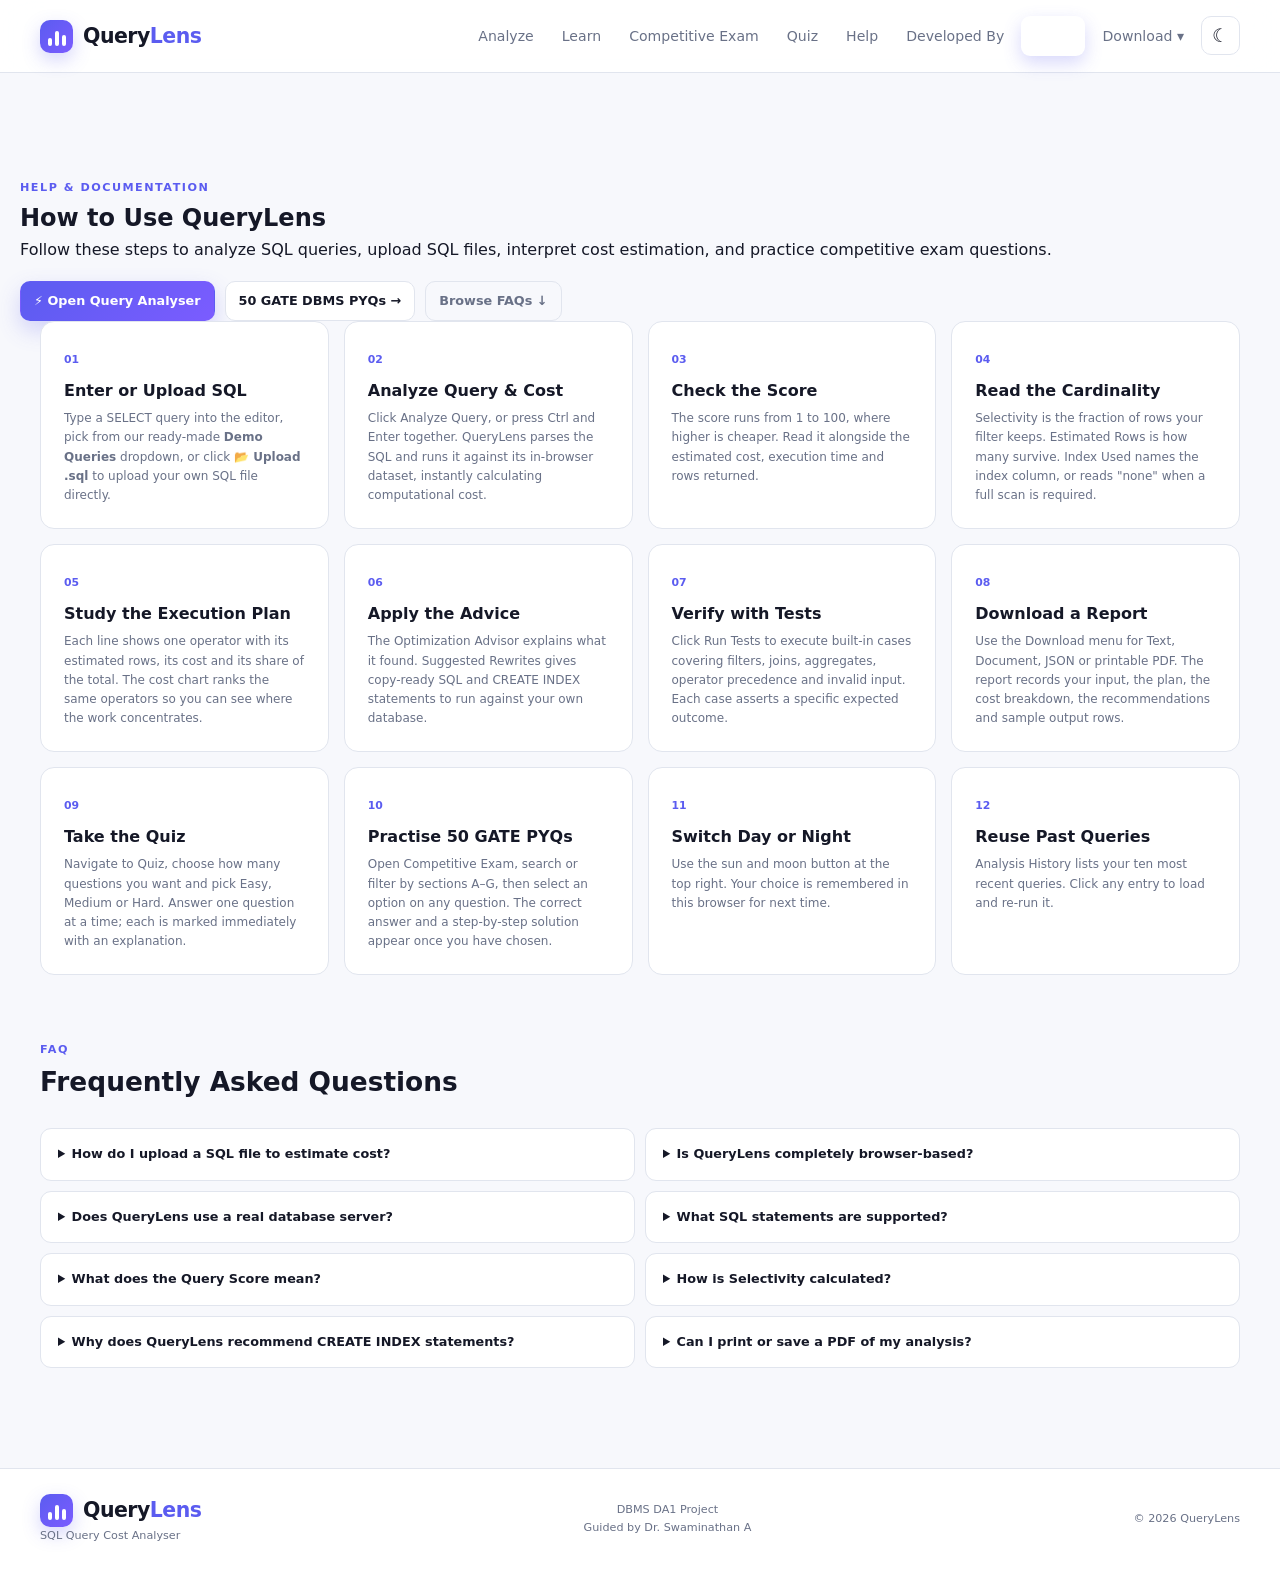
==== help.html @ b4fd84f9 "Add SQL file upload, split into multi-page layout, and add 50 GATE DBMS PYQs" ====
<!DOCTYPE html>
<html lang="en">
<head>
<meta charset="UTF-8">
<meta name="viewport" content="width=device-width, initial-scale=1.0">
<title>Help &amp; Documentation | QueryLens</title>
<link rel="stylesheet" href="style.css">
</head>

<body>

<header class="navbar">
  <div class="nav-container">

    <a href="index.html" class="logo">
      <span class="logo-mark">
        <i></i><i></i><i></i>
      </span>
      <span class="logo-text">Query<span>Lens</span></span>
    </a>

    <nav class="nav-links">
      <a href="index.html">Analyze</a>
      <a href="learn.html">Learn</a>
      <a href="exam.html">Competitive Exam</a>
      <a href="quiz.html">Quiz</a>
      <a href="help.html" class="active">Help</a>
      <a href="developed.html">Developed By</a>

      <a href="quiz.html" class="nav-button quiz-nav-btn" id="quizBtn" type="button">QUIZ</a>

      <div class="download-wrapper">
        <button class="nav-button" id="downloadBtn" type="button">Download ▾</button>

        <div class="download-menu" id="downloadMenu">
          <button id="downloadText" type="button">Text Report</button>
          <button id="downloadDoc" type="button">Document Report</button>
          <button id="downloadJson" type="button">JSON Report</button>
          <button id="downloadPdf" type="button">Print / Save PDF</button>
        </div>
      </div>

      <button class="theme-toggle" id="themeToggle" type="button" title="Toggle Day/Night Mode">
        <span id="themeIcon">☾</span>
      </button>
    </nav>

    <button class="mobile-menu" id="mobileMenu" type="button">☰</button>

  </div>
</header>

<main>

<section class="section">

  <div class="page-intro-card">
    <span class="eyebrow">HELP &amp; DOCUMENTATION</span>
    <h1>How to Use QueryLens</h1>
    <p>Follow these steps to analyze SQL queries, upload SQL files, interpret cost estimation, and practice competitive exam questions.</p>
    <div style="display: flex; gap: 10px; margin-top: 18px; flex-wrap: wrap;">
      <a href="index.html" class="primary-button small">⚡ Open Query Analyser</a>
      <a href="exam.html" class="secondary-button small">50 GATE DBMS PYQs →</a>
      <a href="#faq" class="ghost-button small">Browse FAQs ↓</a>
    </div>
  </div>

  <div class="help-grid">

    <article class="help-step">
      <span>01</span>
      <h3>Enter or Upload SQL</h3>
      <p>
        Type a SELECT query into the editor, pick from our ready-made <strong>Demo Queries</strong> dropdown, or click <strong>📂 Upload .sql</strong> to upload your own SQL file directly.
      </p>
    </article>

    <article class="help-step">
      <span>02</span>
      <h3>Analyze Query &amp; Cost</h3>
      <p>
        Click Analyze Query, or press Ctrl and Enter together. QueryLens
        parses the SQL and runs it against its in-browser dataset, instantly calculating computational cost.
      </p>
    </article>

    <article class="help-step">
      <span>03</span>
      <h3>Check the Score</h3>
      <p>
        The score runs from 1 to 100, where higher is cheaper. Read it
        alongside the estimated cost, execution time and rows returned.
      </p>
    </article>

    <article class="help-step">
      <span>04</span>
      <h3>Read the Cardinality</h3>
      <p>
        Selectivity is the fraction of rows your filter keeps. Estimated
        Rows is how many survive. Index Used names the index column, or
        reads "none" when a full scan is required.
      </p>
    </article>

    <article class="help-step">
      <span>05</span>
      <h3>Study the Execution Plan</h3>
      <p>
        Each line shows one operator with its estimated rows, its cost and
        its share of the total. The cost chart ranks the same operators so
        you can see where the work concentrates.
      </p>
    </article>

    <article class="help-step">
      <span>06</span>
      <h3>Apply the Advice</h3>
      <p>
        The Optimization Advisor explains what it found. Suggested Rewrites
        gives copy-ready SQL and CREATE INDEX statements to run against
        your own database.
      </p>
    </article>

    <article class="help-step">
      <span>07</span>
      <h3>Verify with Tests</h3>
      <p>
        Click Run Tests to execute built-in cases covering filters, joins,
        aggregates, operator precedence and invalid input. Each case
        asserts a specific expected outcome.
      </p>
    </article>

    <article class="help-step">
      <span>08</span>
      <h3>Download a Report</h3>
      <p>
        Use the Download menu for Text, Document, JSON or printable PDF.
        The report records your input, the plan, the cost breakdown, the
        recommendations and sample output rows.
      </p>
    </article>

    <article class="help-step">
      <span>09</span>
      <h3>Take the Quiz</h3>
      <p>
        Navigate to Quiz, choose how many questions you
        want and pick Easy, Medium or Hard. Answer one question at a time;
        each is marked immediately with an explanation.
      </p>
    </article>

    <article class="help-step">
      <span>10</span>
      <h3>Practise 50 GATE PYQs</h3>
      <p>
        Open Competitive Exam, search or filter by sections A–G, then select an
        option on any question. The correct answer and a step-by-step
        solution appear once you have chosen.
      </p>
    </article>

    <article class="help-step">
      <span>11</span>
      <h3>Switch Day or Night</h3>
      <p>
        Use the sun and moon button at the top right. Your choice is
        remembered in this browser for next time.
      </p>
    </article>

    <article class="help-step">
      <span>12</span>
      <h3>Reuse Past Queries</h3>
      <p>
        Analysis History lists your ten most recent queries. Click any
        entry to load and re-run it.
      </p>
    </article>

  </div>


  <div class="faq-section" id="faq">

    <div class="section-heading small-heading">

      <div>
        <span class="eyebrow">FAQ</span>
        <h3>Frequently Asked Questions</h3>
      </div>

    </div>


    <div class="faq-grid">

      <details>
        <summary>How do I upload a SQL file to estimate cost?</summary>
        <p>
          Click the <strong>📂 Upload .sql</strong> button in the SQL Input panel or drag and drop your <code>.sql</code> or <code>.txt</code> file directly onto the editor. QueryLens will read the file and automatically compute the execution plan and cost score.
        </p>
      </details>

      <details>
        <summary>Is QueryLens completely browser-based?</summary>
        <p>
          Yes. All parsing, execution and costing run in JavaScript inside
          your browser. Nothing is sent to a server.
        </p>
      </details>

      <details>
        <summary>Does QueryLens use a real database server?</summary>
        <p>
          No. It generates a demonstration dataset in browser memory each
          time the page loads, using fixed seeds so results stay reproducible.
        </p>
      </details>

      <details>
        <summary>What SQL statements are supported?</summary>
        <p>
          SELECT queries with WHERE, AND, OR, NOT, parentheses, IN,
          comparison operators, INNER JOIN, LEFT JOIN, GROUP BY, HAVING,
          COUNT, SUM, AVG, MIN, MAX, ORDER BY and LIMIT.
        </p>
      </details>

      <details>
        <summary>What does the Query Score mean?</summary>
        <p>
          Scores run from 1 to 100, where 100 is best. They reward index
          usage, low selectivity and small result sets, and penalise full
          scans on large tables, unindexed joins and large sorts.
        </p>
      </details>

      <details>
        <summary>How is Selectivity calculated?</summary>
        <p>
          Selectivity is the fraction of rows expected to satisfy a WHERE
          condition. For an equality test on an indexed column with V
          distinct values, selectivity is 1/V. QueryLens multiplies
          selectivity by table cardinality to predict surviving rows.
        </p>
      </details>

      <details>
        <summary>Why does QueryLens recommend CREATE INDEX statements?</summary>
        <p>
          When a query filters or joins on an unindexed column, QueryLens
          detects the full scan and suggests an index that would turn that
          scan into a direct lookup.
        </p>
      </details>

      <details>
        <summary>Can I print or save a PDF of my analysis?</summary>
        <p>
          Yes. Choose Print / Save PDF from the Download menu, then select
          "Save as PDF" in your browser's print dialog. The print style sheet
          formats your analysis neatly on the page.
        </p>
      </details>

    </div>

  </div>

</section>

</main>

<!-- ================= FOOTER ================= -->

<footer class="footer">
  <div class="footer-container">
    <div class="footer-brand">
      <div class="logo">
        <span class="logo-mark"><i></i><i></i><i></i></span>
        <span class="logo-text">Query<span>Lens</span></span>
      </div>
      <p>SQL Query Cost Analyser</p>
    </div>

    <div class="footer-info">
      <p>DBMS DA1 Project</p>
      <p>Guided by Dr. Swaminathan A</p>
    </div>

    <div class="footer-copy">
      <p>© 2026 QueryLens</p>
    </div>
  </div>
</footer>

<script src="cost-model.js"></script>
<script src="script.js"></script>
<script src="quiz.js"></script>

</body>
</html>
---- style.css ----
:root{
  --bg:#f7f8fc;
  --surface:#fff;
  --surface2:#f0f2f7;
  --text:#151827;
  --muted:#697187;
  --border:#e1e5ee;
  --primary:#5b5cf0;
  --primary2:#7b5cff;
  --success:#1fa774;
  --warning:#df9a28;
  --danger:#dc4b59;
  --shadow:0 14px 40px rgba(20,25,50,.08);
  --small-shadow:0 6px 20px rgba(20,25,50,.07);
  --radius:18px;
}

body.dark{
  --bg:#0b0e15;
  --surface:#121620;
  --surface2:#191e29;
  --text:#f3f5fb;
  --muted:#9ba4b9;
  --border:#2a3040;
  --primary:#7778ff;
  --primary2:#987dff;
  --success:#39c995;
  --warning:#f2b84b;
  --danger:#ff6875;
  --shadow:0 18px 50px rgba(0,0,0,.35);
  --small-shadow:0 8px 25px rgba(0,0,0,.25);
}

*{
  box-sizing:border-box;
  margin:0;
  padding:0;
}

html{
  scroll-behavior:smooth;
}

body{
  font-family:Inter,ui-sans-serif,system-ui,-apple-system,BlinkMacSystemFont,"Segoe UI",sans-serif;
  background:var(--bg);
  color:var(--text);
  line-height:1.6;
  transition:background .25s,color .25s;
}

button,
textarea,
input,
select{
  font:inherit;
}

button{
  cursor:pointer;
}

a{
  color:inherit;
  text-decoration:none;
}

img{
  max-width:100%;
}

.hidden{
  display:none!important;
}


/* NAV */

.navbar{
  position:sticky;
  top:0;
  z-index:1000;
  background:color-mix(in srgb,var(--surface) 90%,transparent);
  backdrop-filter:blur(18px);
  border-bottom:1px solid var(--border);
}

.nav-container{
  width:min(1200px,calc(100% - 40px));
  min-height:72px;
  margin:auto;
  display:flex;
  align-items:center;
  justify-content:space-between;
  gap:25px;
}

.logo{
  display:flex;
  align-items:center;
  gap:10px;
  font-weight:850;
  letter-spacing:-.5px;
}

.logo-text{
  font-size:1.28rem;
}

.logo-text span{
  color:var(--primary);
}

.logo-mark{
  width:33px;
  height:33px;
  border-radius:10px;
  background:linear-gradient(135deg,var(--primary),var(--primary2));
  display:flex;
  align-items:flex-end;
  justify-content:center;
  gap:3px;
  padding:7px;
  box-shadow:0 7px 18px color-mix(in srgb,var(--primary) 25%,transparent);
}

.logo-mark i{
  display:block;
  width:4px;
  border-radius:5px;
  background:white;
}

.logo-mark i:nth-child(1){height:8px}
.logo-mark i:nth-child(2){height:15px}
.logo-mark i:nth-child(3){height:11px}

.nav-links{
  display:flex;
  align-items:center;
  gap:6px;
}

.nav-links>a,
.nav-button{
  border:0;
  background:transparent;
  color:var(--muted);
  padding:9px 11px;
  border-radius:9px;
  font-size:.88rem;
  white-space:nowrap;
  transition:.2s;
}

.nav-links>a:hover,
.nav-button:hover{
  color:var(--text);
  background:var(--surface2);
}

.theme-toggle{
  width:39px;
  height:39px;
  flex-shrink:0;
  border:1px solid var(--border);
  border-radius:10px;
  background:var(--surface);
  color:var(--text);
  display:grid;
  place-items:center;
  font-size:1.15rem;
}

.theme-toggle:hover{
  border-color:var(--primary);
}

.download-wrapper{
  position:relative;
}

.download-menu{
  position:absolute;
  top:calc(100% + 8px);
  right:0;
  width:195px;
  padding:7px;
  border:1px solid var(--border);
  background:var(--surface);
  border-radius:12px;
  box-shadow:var(--shadow);
  display:none;
}

.download-menu.show{
  display:block;
}

.download-menu button{
  display:block;
  width:100%;
  border:0;
  background:transparent;
  color:var(--text);
  padding:10px;
  border-radius:8px;
  text-align:left;
  font-size:.8rem;
}

.download-menu button:hover{
  background:var(--surface2);
}

.mobile-menu{
  display:none;
  border:0;
  background:transparent;
  color:var(--text);
  font-size:1.5rem;
}


/* QUIZ NAV BUTTON */

.quiz-nav-btn{
  background:linear-gradient(135deg,var(--primary),var(--primary2));
  color:#fff!important;
  border:0;
  padding:9px 18px;
  border-radius:9px;
  font-weight:800;
  font-size:.8rem;
  letter-spacing:.06em;
  box-shadow:0 7px 18px color-mix(in srgb,var(--primary) 24%,transparent);
  transition:.2s;
}

.quiz-nav-btn:hover{
  background:linear-gradient(135deg,var(--primary),var(--primary2));
  transform:translateY(-2px);
}


/* COMMON */

.section{
  padding:100px 20px;
  background:var(--bg);
}

.light-section{
  background:var(--surface2);
}

.section-heading{
  width:min(1200px,100%);
  margin:0 auto 42px;
}

.section-heading h2{
  font-size:clamp(2rem,4vw,3rem);
  letter-spacing:-1.5px;
  margin:7px 0 10px;
}

.section-heading p{
  color:var(--muted);
  max-width:720px;
}

.small-heading{
  margin-bottom:25px;
}

.small-heading h3{
  font-size:1.65rem;
}

.eyebrow{
  display:inline-block;
  color:var(--primary);
  font-size:.7rem;
  font-weight:900;
  letter-spacing:1.5px;
}

.primary-button,
.secondary-button,
.ghost-button{
  border-radius:10px;
  padding:12px 17px;
  display:inline-flex;
  align-items:center;
  justify-content:center;
  gap:7px;
  border:1px solid transparent;
  font-weight:750;
  font-size:.88rem;
  transition:.2s;
}

.primary-button{
  color:#fff;
  background:linear-gradient(135deg,var(--primary),var(--primary2));
  box-shadow:0 9px 22px color-mix(in srgb,var(--primary) 24%,transparent);
}

.primary-button:hover{
  transform:translateY(-2px);
}

.secondary-button{
  background:var(--surface);
  color:var(--text);
  border-color:var(--border);
}

.secondary-button:hover,
.ghost-button:hover{
  border-color:var(--primary);
  color:var(--primary);
}

.ghost-button{
  background:transparent;
  color:var(--muted);
  border-color:var(--border);
}

.small{
  padding:9px 13px;
  font-size:.8rem;
}


/* HERO */

.hero{
  padding:90px 20px 105px;
  overflow:hidden;
  background:
    radial-gradient(circle at 85% 20%,color-mix(in srgb,var(--primary) 12%,transparent),transparent 32%),
    var(--bg);
}

.hero-container{
  width:min(1200px,100%);
  margin:auto;
  display:grid;
  grid-template-columns:1fr 1fr;
  align-items:center;
  gap:70px;
}

.hero-content h1{
  font-size:clamp(3rem,6vw,5rem);
  line-height:1.02;
  letter-spacing:-4px;
  margin:12px 0 24px;
}

.hero-content h1 span{
  color:var(--primary);
}

.hero-content>p{
  color:var(--muted);
  max-width:650px;
  font-size:1rem;
}

.hero-actions{
  display:flex;
  flex-wrap:wrap;
  gap:12px;
  margin:30px 0;
}

.hero-stats{
  display:flex;
  gap:35px;
}

.hero-stat{
  display:flex;
  flex-direction:column;
}

.hero-stat strong{
  font-size:1.5rem;
}

.hero-stat span{
  color:var(--muted);
  font-size:.75rem;
}

.hero-visual{
  min-width:0;
}

.code-window{
  overflow:hidden;
  border-radius:20px;
  border:1px solid var(--border);
  background:#10131c;
  box-shadow:var(--shadow);
  transform:rotate(1deg);
}

.window-header{
  height:47px;
  padding:0 17px;
  display:flex;
  align-items:center;
  gap:15px;
  color:#9da5b7;
  background:#171a23;
  font-size:.76rem;
}

.window-dots{
  display:flex;
  gap:6px;
}

.window-dots span{
  width:8px;
  height:8px;
  border-radius:50%;
  background:#646977;
}

.code-content{
  padding:22px;
  overflow:auto;
}

.code-content pre{
  color:#e8ebf3;
  font-family:"SFMono-Regular",Consolas,monospace;
  font-size:.76rem;
  line-height:1.75;
}

.code-keyword{color:#aa9cff}
.code-function{color:#69c8ff}
.code-string{color:#83d69e}

.code-result{
  display:grid;
  grid-template-columns:repeat(3,1fr);
  background:#171a23;
  border-top:1px solid #292d39;
}

.code-result div{
  padding:14px;
  display:flex;
  flex-direction:column;
}

.code-result div+div{
  border-left:1px solid #292d39;
}

.code-result span{
  color:#858c9e;
  font-size:.68rem;
}

.code-result strong{
  color:white;
  font-size:.88rem;
}


/* PANELS */

.analysis-grid{
  width:min(1200px,100%);
  margin:0 auto 25px;
  display:grid;
  grid-template-columns:1.2fr .8fr;
  gap:25px;
}

.panel{
  width:min(1200px,100%);
  margin:0 auto 25px;
  padding:25px;
  border:1px solid var(--border);
  border-radius:var(--radius);
  background:var(--surface);
  box-shadow:var(--small-shadow);
}

.analysis-grid .panel{
  width:100%;
  margin:0;
}

.panel-header{
  display:flex;
  justify-content:space-between;
  align-items:center;
  gap:20px;
  margin-bottom:20px;
}

.panel-title{
  display:flex;
  align-items:flex-start;
  gap:13px;
}

.panel-number{
  color:var(--primary);
  font-size:.68rem;
  font-weight:900;
  letter-spacing:1px;
  padding-top:3px;
  white-space:nowrap;
}

.panel-header h3,
.subsection-heading h3{
  font-size:1.03rem;
}

.panel-header p,
.subsection-heading p{
  color:var(--muted);
  font-size:.76rem;
}

.sql-editor{
  width:100%;
  min-height:275px;
  resize:vertical;
  padding:17px;
  border:1px solid var(--border);
  border-radius:12px;
  outline:none;
  background:var(--surface2);
  color:var(--text);
  font-family:"SFMono-Regular",Consolas,monospace;
  font-size:.84rem;
  line-height:1.7;
}

.sql-editor:focus{
  border-color:var(--primary);
  box-shadow:0 0 0 3px color-mix(in srgb,var(--primary) 12%,transparent);
}

.editor-actions{
  display:flex;
  flex-wrap:wrap;
  gap:8px;
  margin-top:14px;
}

.shortcut-hint{
  color:var(--muted);
  font-size:.7rem;
  margin-top:10px;
}

kbd{
  padding:2px 5px;
  border:1px solid var(--border);
  border-radius:4px;
  background:var(--surface2);
  font-family:monospace;
}

.error-message{
  margin-top:12px;
  padding:11px 13px;
  border-radius:9px;
  color:var(--danger);
  background:color-mix(in srgb,var(--danger) 9%,var(--surface));
  border:1px solid color-mix(in srgb,var(--danger) 25%,var(--border));
  font-size:.8rem;
}


/* SCHEMA */

.schema-container{
  max-height:340px;
  overflow:auto;
}

.schema-table{
  overflow:hidden;
  margin-bottom:10px;
  border:1px solid var(--border);
  border-radius:11px;
}

.schema-table-header{
  display:flex;
  justify-content:space-between;
  padding:11px 13px;
  background:var(--surface2);
  font-size:.8rem;
  font-weight:750;
}

.schema-columns{
  padding:9px 13px;
}

.schema-column{
  display:flex;
  justify-content:space-between;
  padding:5px 0;
  border-bottom:1px dashed var(--border);
  font-size:.73rem;
}

.schema-column:last-child{
  border-bottom:0;
}

.schema-column span:last-child{
  color:var(--muted);
}


/* EMPTY */

.empty-state{
  min-height:220px;
  display:flex;
  align-items:center;
  justify-content:center;
  flex-direction:column;
  text-align:center;
  color:var(--muted);
}

.empty-state h3{
  color:var(--text);
  margin:8px 0 3px;
}

.empty-state p{
  font-size:.82rem;
}

.empty-icon{
  width:48px;
  height:48px;
  display:grid;
  place-items:center;
  border-radius:14px;
  background:var(--surface2);
  color:var(--primary);
  font-size:1.4rem;
}

.compact{
  min-height:120px;
}


/* SCORE */

.score-section{
  display:flex;
  align-items:center;
  gap:28px;
  padding:10px 0 30px;
}

.score-circle{
  --score:0%;
  width:145px;
  height:145px;
  flex-shrink:0;
  display:grid;
  place-items:center;
  border-radius:50%;
  background:conic-gradient(var(--primary) var(--score),var(--surface2) 0);
  position:relative;
  transition:background .4s ease;
}

.score-circle::before{
  content:"";
  position:absolute;
  inset:10px;
  border-radius:50%;
  background:var(--surface);
}

.score-inner{
  position:relative;
  display:flex;
  align-items:baseline;
}

.score-inner strong{
  font-size:2.5rem;
  letter-spacing:-2px;
}

.score-inner span{
  color:var(--muted);
  font-size:.72rem;
}

.score-description h3{
  font-size:1.55rem;
  margin:4px 0;
}

.score-description p{
  max-width:620px;
  color:var(--muted);
}


/* METRICS */

.metrics-grid{
  display:grid;
  grid-template-columns:repeat(auto-fit,minmax(165px,1fr));
  gap:12px;
  margin-bottom:35px;
}

.metric-card{
  padding:18px;
  border:1px solid var(--border);
  border-radius:12px;
  background:var(--surface2);
}

.metric-label,
.metric-unit{
  display:block;
  color:var(--muted);
  font-size:.7rem;
}

.metric-card strong{
  display:block;
  font-size:1.45rem;
  margin:4px 0;
  overflow-wrap:anywhere;
}


/* SUBSECTIONS */

.subsection{
  padding-top:28px;
  margin-top:28px;
  border-top:1px solid var(--border);
}

.subsection-heading{
  margin-bottom:17px;
}


/* PLAN */

.execution-plan{
  display:flex;
  flex-direction:column;
  gap:8px;
}

.plan-row{
  padding:12px 14px;
  border:1px solid var(--border);
  border-radius:10px;
  background:var(--surface2);
  font-family:"SFMono-Regular",Consolas,monospace;
  font-size:.74rem;
  white-space:pre-wrap;
  overflow-wrap:anywhere;
}


/* PLAN METRICS */

.plan-metrics-grid{
  display:grid;
  grid-template-columns:repeat(4,1fr);
  gap:12px;
}

.plan-metric{
  padding:15px;
  display:flex;
  justify-content:space-between;
  gap:12px;
  border:1px solid var(--border);
  border-radius:11px;
  background:var(--surface2);
}

.plan-metric span{
  color:var(--muted);
  font-size:.72rem;
}

.plan-metric strong{
  font-size:1.05rem;
}


/* VISUALIZATION */

.cost-visualization{
  display:flex;
  flex-direction:column;
  gap:13px;
}

.cost-bar-row{
  display:grid;
  grid-template-columns:185px 1fr 50px;
  align-items:center;
  gap:12px;
  font-size:.76rem;
}

.cost-bar-row>span:first-child{
  overflow:hidden;
  text-overflow:ellipsis;
  white-space:nowrap;
}

.cost-bar-row>strong:last-child{
  text-align:right;
  font-size:.74rem;
}

.cost-bar-track{
  height:10px;
  overflow:hidden;
  border-radius:20px;
  background:var(--surface2);
}

.cost-bar{
  height:100%;
  border-radius:20px;
  background:linear-gradient(90deg,var(--primary),var(--primary2));
  transition:width .35s ease;
}


/* RECOMMENDATIONS */

.recommendations{
  display:grid;
  gap:10px;
}

.recommendation{
  padding:14px;
  border:1px solid var(--border);
  border-radius:11px;
  background:var(--surface2);
  border-left:3px solid var(--primary);
}

.recommendation strong{
  display:block;
  margin-bottom:3px;
  font-size:.82rem;
}

.recommendation p{
  color:var(--muted);
  font-size:.76rem;
}


/* REWRITE SUGGESTIONS */

.rewrite-list{
  display:flex;
  flex-direction:column;
  gap:12px;
}

.rewrite-card{
  padding:16px;
  border:1px solid var(--border);
  border-radius:12px;
  background:var(--surface2);
}

.rewrite-card>strong{
  display:block;
  font-size:.84rem;
  margin-bottom:4px;
}

.rewrite-sql{
  margin:10px 0;
  padding:12px 14px;
  border-radius:9px;
  border:1px solid var(--border);
  background:var(--surface);
  color:var(--text);
  font-family:"SFMono-Regular",Consolas,monospace;
  font-size:.76rem;
  line-height:1.65;
  white-space:pre-wrap;
  overflow-x:auto;
}

.copy-sql{
  padding:6px 12px;
  font-size:.72rem;
}


/* TABLE */

.result-table-wrapper{
  width:100%;
  max-height:520px;
  overflow:auto;
  border:1px solid var(--border);
  border-radius:11px;
}

.result-table{
  width:100%;
  min-width:600px;
  border-collapse:collapse;
  font-size:.72rem;
}

.result-table th,
.result-table td{
  padding:10px 12px;
  text-align:left;
  border-bottom:1px solid var(--border);
}

.result-table th{
  position:sticky;
  top:0;
  z-index:1;
  background:var(--surface2);
}

.result-table tr:last-child td{
  border-bottom:0;
}

.null-value{
  color:var(--muted);
  font-style:italic;
  opacity:.65;
}


/* TESTS */

.test-results{
  display:grid;
  gap:8px;
}

.test-summary{
  padding:12px 15px;
  border:1px solid var(--border);
  border-radius:10px;
  background:var(--surface2);
  font-size:.85rem;
}

.test-item{
  display:flex;
  justify-content:space-between;
  align-items:center;
  gap:15px;
  padding:13px 15px;
  border:1px solid var(--border);
  border-radius:10px;
  background:var(--surface2);
  font-size:.8rem;
}

.test-detail{
  display:block;
  margin-top:3px;
  color:var(--danger);
  font-size:.7rem;
  font-style:normal;
}

.test-pass{
  color:var(--success);
  font-weight:850;
}

.test-fail{
  color:var(--danger);
  font-weight:850;
}


/* HISTORY */

.history-container{
  display:grid;
  gap:8px;
}

.history-item{
  padding:13px 15px;
  border:1px solid var(--border);
  border-radius:10px;
  background:var(--surface2);
  cursor:pointer;
}

.history-item:hover{
  border-color:var(--primary);
}

.history-query{
  white-space:nowrap;
  overflow:hidden;
  text-overflow:ellipsis;
  font-family:monospace;
  font-size:.75rem;
}

.history-meta{
  margin-top:4px;
  color:var(--muted);
  font-size:.68rem;
}


/* LEARN */

.learn-grid{
  width:min(1200px,100%);
  margin:auto;
  display:grid;
  grid-template-columns:1.2fr .8fr;
  gap:20px;
}

.learn-card{
  padding:28px;
  border:1px solid var(--border);
  border-radius:var(--radius);
  background:var(--surface);
  box-shadow:var(--small-shadow);
}

.learn-card.large{
  grid-row:span 2;
}

.learn-number{
  color:var(--primary);
  font-size:.7rem;
  font-weight:900;
  letter-spacing:1px;
}

.learn-card h3{
  margin:7px 0 14px;
  font-size:1.3rem;
}

.learn-card p{
  color:var(--muted);
  font-size:.84rem;
  margin-bottom:12px;
}

.concept-points{
  display:grid;
  grid-template-columns:1fr 1fr;
  gap:10px;
  margin-top:25px;
}

.concept-points div{
  padding:13px;
  border:1px solid var(--border);
  border-radius:10px;
  background:var(--surface2);
}

.concept-points strong,
.concept-points span{
  display:block;
}

.concept-points strong{
  font-size:.78rem;
}

.concept-points span{
  margin-top:3px;
  color:var(--muted);
  font-size:.7rem;
}

.process-flow{
  display:flex;
  flex-wrap:wrap;
  align-items:center;
  gap:10px;
}

.process-flow div{
  flex:1;
  min-width:70px;
  text-align:center;
}

.process-flow span{
  width:34px;
  height:34px;
  display:grid;
  place-items:center;
  margin:auto;
  border-radius:50%;
  background:color-mix(in srgb,var(--primary) 12%,var(--surface));
  color:var(--primary);
  font-weight:800;
}

.process-flow p{
  margin-top:5px;
  font-size:.67rem;
}

.term-list{
  display:grid;
  gap:11px;
}

.term-list div{
  padding-bottom:11px;
  border-bottom:1px solid var(--border);
}

.term-list div:last-child{
  border-bottom:0;
}

.term-list strong{
  font-size:.78rem;
}

.term-list p{
  margin:2px 0 0;
  font-size:.7rem;
}

.learning-video,
.references{
  width:min(1200px,100%);
  margin:55px auto 0;
}

.video-heading{
  margin-bottom:18px;
}

.video-heading h3{
  margin-top:5px;
  font-size:1.5rem;
}

.video-wrapper{
  position:relative;
  max-width:850px;
  overflow:hidden;
  aspect-ratio:16/9;
  border:1px solid var(--border);
  border-radius:16px;
  box-shadow:var(--shadow);
}

.video-wrapper iframe{
  width:100%;
  height:100%;
}

.reference-grid{
  display:grid;
  grid-template-columns:repeat(auto-fit,minmax(215px,1fr));
  gap:13px;
}

.reference-card{
  padding:18px;
  border:1px solid var(--border);
  border-radius:12px;
  background:var(--surface);
  transition:.2s;
}

.reference-card:hover{
  transform:translateY(-3px);
  border-color:var(--primary);
}

.reference-card>span{
  color:var(--primary);
  font-size:.62rem;
  font-weight:900;
  letter-spacing:1px;
}

.reference-card h4{
  margin:5px 0;
  font-size:.88rem;
}

.reference-card p{
  color:var(--muted);
  font-size:.7rem;
}


/* QUIZ CTA */

.quiz-cta{
  width:min(1200px,100%);
  margin:55px auto 0;
  padding:32px;
  display:flex;
  align-items:center;
  justify-content:space-between;
  flex-wrap:wrap;
  gap:28px;
  border:1px solid var(--border);
  border-radius:var(--radius);
  background:
    radial-gradient(circle at 90% 20%,color-mix(in srgb,var(--primary) 12%,transparent),transparent 55%),
    var(--surface);
  box-shadow:var(--small-shadow);
}

.quiz-cta h3{
  margin:7px 0 10px;
  font-size:1.45rem;
}

.quiz-cta p{
  max-width:62ch;
  color:var(--muted);
  font-size:.84rem;
}


/* TEAM */

.team-grid{
  width:min(1200px,100%);
  margin:auto;
  display:grid;
  grid-template-columns:repeat(4,1fr);
  gap:17px;
}

.team-card{
  padding:28px 20px;
  text-align:center;
  border:1px solid var(--border);
  border-radius:var(--radius);
  background:var(--surface);
  box-shadow:var(--small-shadow);
  transition:.2s;
}

.team-card:hover{
  transform:translateY(-4px);
  border-color:var(--primary);
}

/* Photo frame. The fallback initials sit underneath the
   image, so they show through if the file fails to load. */

.avatar-wrap{
  position:relative;
  width:110px;
  height:110px;
  margin:0 auto 16px;
  border-radius:22px;
  overflow:hidden;
  background:linear-gradient(135deg,var(--primary),var(--primary2));
  box-shadow:0 8px 20px color-mix(in srgb,var(--primary) 22%,transparent);
}

.avatar-photo{
  position:relative;
  z-index:1;
  width:100%;
  height:100%;
  object-fit:cover;
  display:block;
}

.avatar-fallback{
  position:absolute;
  inset:0;
  display:grid;
  place-items:center;
  color:#fff;
  font-weight:900;
  font-size:1.6rem;
  letter-spacing:1px;
}

.team-card h3{
  font-size:1.02rem;
  margin-bottom:4px;
}

.team-reg{
  color:var(--muted);
  font-size:.73rem;
}

.team-role{
  margin-top:8px;
  padding-top:8px;
  border-top:1px solid var(--border);
  color:var(--primary);
  font-size:.7rem;
  font-weight:700;
  letter-spacing:.3px;
}

.guide-card{
  background:
    radial-gradient(circle at 50% 0%,color-mix(in srgb,var(--primary) 10%,transparent),transparent 60%),
    var(--surface);
}

.guide-label{
  display:block;
  margin-bottom:12px;
  color:var(--primary);
  font-size:.63rem;
  font-weight:900;
  letter-spacing:1.2px;
}


/* HELP */

.help-grid{
  width:min(1200px,100%);
  margin:auto;
  display:grid;
  grid-template-columns:repeat(auto-fit,minmax(265px,1fr));
  gap:15px;
}

.help-step{
  padding:23px;
  border:1px solid var(--border);
  border-radius:14px;
  background:var(--surface);
}

.help-step>span{
  color:var(--primary);
  font-size:.68rem;
  font-weight:900;
}

.help-step h3{
  margin:7px 0 6px;
  font-size:1rem;
}

.help-step p{
  color:var(--muted);
  font-size:.75rem;
}

.faq-section{
  width:min(1200px,100%);
  margin:60px auto 0;
}

.faq-grid{
  display:grid;
  grid-template-columns:1fr 1fr;
  gap:10px;
  align-items:start;
}

details{
  padding:15px 17px;
  border:1px solid var(--border);
  border-radius:11px;
  background:var(--surface);
}

summary{
  cursor:pointer;
  font-weight:700;
  font-size:.8rem;
}

details p{
  margin-top:10px;
  color:var(--muted);
  font-size:.74rem;
}


/* COMPETITIVE EXAM — CONTROLS */

.exam-controls{
  display:flex;
  flex-wrap:wrap;
  gap:12px;
  margin-bottom:16px;
}

.exam-search{
  flex:1 1 260px;
  padding:11px 14px;
  border:1px solid var(--border);
  border-radius:10px;
  outline:none;
  background:var(--surface2);
  color:var(--text);
  font-size:.84rem;
}

.exam-search:focus,
.exam-select:focus{
  border-color:var(--primary);
  box-shadow:0 0 0 3px color-mix(in srgb,var(--primary) 12%,transparent);
}

.exam-select{
  padding:11px 14px;
  border:1px solid var(--border);
  border-radius:10px;
  outline:none;
  background:var(--surface2);
  color:var(--text);
  font-size:.84rem;
}


/* COMPETITIVE EXAM — TAG NOTICE */

.exam-notice{
  margin-bottom:16px;
  padding:12px 15px;
  border:1px solid var(--border);
  border-left:3px solid var(--warning);
  border-radius:9px;
  background:color-mix(in srgb,var(--warning) 7%,var(--surface2));
  color:var(--muted);
  font-size:.75rem;
  line-height:1.6;
}

.exam-notice strong{
  color:var(--text);
}


/* COMPETITIVE EXAM — PROGRESS */

.exam-progress{
  display:flex;
  flex-wrap:wrap;
  align-items:center;
  gap:18px;
  margin-bottom:18px;
  padding:12px 16px;
  border:1px solid var(--border);
  border-radius:10px;
  background:var(--surface2);
  font-size:.78rem;
}

.exam-progress-idle{
  color:var(--muted);
}

.exam-progress-right strong{
  color:var(--success);
}

.exam-progress-wrong strong{
  color:var(--danger);
}

.exam-progress button{
  margin-left:auto;
}


/* COMPETITIVE EXAM — QUESTION CARDS */

.exam-list{
  display:flex;
  flex-direction:column;
  gap:10px;
}

.exam-item{
  padding:18px;
  border:1px solid var(--border);
  border-radius:12px;
  background:var(--surface);
  transition:border-color .2s;
}

.exam-item-right{
  border-left:3px solid var(--success);
}

.exam-item-wrong{
  border-left:3px solid var(--danger);
}

.exam-head{
  display:flex;
  align-items:flex-start;
  gap:12px;
  margin-bottom:14px;
  font-size:.86rem;
  font-weight:600;
  line-height:1.55;
}

.exam-num{
  flex:0 0 26px;
  height:26px;
  display:grid;
  place-items:center;
  border-radius:7px;
  background:color-mix(in srgb,var(--primary) 14%,transparent);
  color:var(--primary);
  font-size:.7rem;
  font-weight:800;
}

.exam-q{
  flex:1;
  min-width:0;
}

.exam-tag{
  flex:0 0 auto;
  padding:3px 11px;
  border:1px solid var(--border);
  border-radius:20px;
  color:var(--muted);
  font-size:.62rem;
  font-weight:800;
  letter-spacing:.5px;
  text-transform:uppercase;
  white-space:nowrap;
}

.tag-practice{
  border-color:color-mix(in srgb,var(--warning) 40%,var(--border));
  color:var(--warning);
}

.tag-verified{
  border-color:color-mix(in srgb,var(--success) 40%,var(--border));
  color:var(--success);
}


/* COMPETITIVE EXAM — OPTION BUTTONS */

.exam-choices{
  display:flex;
  flex-direction:column;
  gap:8px;
}

.exam-choice{
  display:flex;
  align-items:center;
  gap:12px;
  padding:11px 14px;
  text-align:left;
  border:1px solid var(--border);
  border-radius:10px;
  background:var(--surface2);
  color:var(--text);
  font-size:.83rem;
  line-height:1.5;
  transition:.15s;
}

.exam-choice:hover:not(:disabled){
  border-color:var(--primary);
  transform:translateX(3px);
}

.exam-choice:disabled{
  cursor:default;
  transform:none;
}

.choice-correct{
  border-color:var(--success);
  background:color-mix(in srgb,var(--success) 12%,var(--surface));
}

.choice-correct .quiz-letter{
  background:var(--success);
  color:#fff;
}

.choice-wrong{
  border-color:var(--danger);
  background:color-mix(in srgb,var(--danger) 12%,var(--surface));
}

.choice-wrong .quiz-letter{
  background:var(--danger);
  color:#fff;
}

.choice-dim{
  opacity:.5;
}


/* COMPETITIVE EXAM — REVEALED ANSWER */

.exam-result{
  margin-top:16px;
  padding-top:16px;
  border-top:1px dashed var(--border);
}

.exam-answer-line{
  margin:8px 0 12px;
  color:var(--muted);
  font-size:.8rem;
}

.exam-solution{
  padding:14px 16px;
  border-radius:10px;
  border-left:3px solid var(--success);
  background:var(--surface2);
}

.exam-solution strong{
  font-size:.78rem;
  color:var(--success);
  letter-spacing:.5px;
  text-transform:uppercase;
}

.exam-solution p{
  margin-top:6px;
  color:var(--muted);
  font-size:.79rem;
}

.exam-source{
  margin-top:10px;
  color:var(--muted);
  font-size:.71rem;
  font-style:italic;
}


/* QUIZ MODAL */

.quiz-modal{
  position:fixed;
  inset:0;
  z-index:2000;
  padding:40px 16px;
  display:none;
  align-items:flex-start;
  justify-content:center;
  overflow-y:auto;
  background:rgba(8,10,20,.68);
  backdrop-filter:blur(5px);
}

.quiz-modal.open{
  display:flex;
}

.quiz-dialog{
  position:relative;
  width:min(720px,100%);
  padding:36px;
  border:1px solid var(--border);
  border-radius:var(--radius);
  background:var(--surface);
  color:var(--text);
  box-shadow:var(--shadow);
}

.quiz-dialog h3{
  margin:7px 0 8px;
  font-size:1.4rem;
}

.quiz-dialog>div>p{
  color:var(--muted);
  font-size:.84rem;
}

.quiz-close{
  position:absolute;
  top:14px;
  right:14px;
  width:32px;
  height:32px;
  display:grid;
  place-items:center;
  border:1px solid var(--border);
  border-radius:9px;
  background:var(--surface2);
  color:var(--muted);
  font-size:.9rem;
}

.quiz-close:hover{
  color:var(--danger);
  border-color:var(--danger);
}

.quiz-field{
  display:block;
  margin:20px 0;
}

.quiz-field>span{
  display:block;
  margin-bottom:8px;
  color:var(--muted);
  font-size:.7rem;
  font-weight:800;
  letter-spacing:1px;
  text-transform:uppercase;
}

.quiz-field input,
.quiz-field select{
  width:100%;
  padding:12px 14px;
  border:1px solid var(--border);
  border-radius:10px;
  outline:none;
  background:var(--surface2);
  color:var(--text);
  font-size:.9rem;
}

.quiz-field input:focus,
.quiz-field select:focus{
  border-color:var(--primary);
  box-shadow:0 0 0 3px color-mix(in srgb,var(--primary) 12%,transparent);
}

.quiz-progress{
  margin-bottom:14px;
  color:var(--muted);
  font-size:.7rem;
  font-weight:800;
  letter-spacing:1px;
  text-transform:uppercase;
}

#quizQuestion{
  font-size:1.12rem;
  line-height:1.5;
  margin-bottom:10px;
}

.quiz-options{
  display:flex;
  flex-direction:column;
  gap:10px;
  margin:22px 0;
}

.quiz-option{
  display:flex;
  align-items:center;
  gap:14px;
  padding:14px 16px;
  text-align:left;
  border:1px solid var(--border);
  border-radius:11px;
  background:var(--surface2);
  color:var(--text);
  font-size:.88rem;
  line-height:1.5;
  transition:.15s;
}

.quiz-option:hover:not(:disabled){
  border-color:var(--primary);
  transform:translateX(3px);
}

.quiz-option:disabled{
  cursor:default;
  transform:none;
}

.quiz-letter{
  flex:0 0 27px;
  height:27px;
  display:grid;
  place-items:center;
  border-radius:7px;
  background:color-mix(in srgb,var(--primary) 14%,transparent);
  color:var(--primary);
  font-size:.74rem;
  font-weight:800;
}

.option-correct{
  border-color:var(--success);
  background:color-mix(in srgb,var(--success) 12%,var(--surface));
}

.option-correct .quiz-letter{
  background:var(--success);
  color:#fff;
}

.option-wrong{
  border-color:var(--danger);
  background:color-mix(in srgb,var(--danger) 12%,var(--surface));
}

.option-wrong .quiz-letter{
  background:var(--danger);
  color:#fff;
}

.quiz-feedback{
  margin-bottom:18px;
  padding:16px 18px;
  border:1px solid var(--border);
  border-radius:11px;
  background:var(--surface2);
  font-size:.86rem;
}

.quiz-feedback p{
  margin-top:8px;
  color:var(--muted);
  font-size:.8rem;
}

.quiz-feedback .exam-source{
  margin-top:12px;
  padding-top:10px;
  border-top:1px dashed var(--border);
}

.feedback-right{
  color:var(--success);
  font-size:.92rem;
}

.feedback-wrong{
  color:var(--danger);
  font-size:.92rem;
}

.quiz-score-big{
  margin:12px 0 4px;
  font-size:3.1rem;
  font-weight:900;
  letter-spacing:-2px;
  background:linear-gradient(135deg,var(--primary),var(--primary2));
  -webkit-background-clip:text;
  background-clip:text;
  color:transparent;
}

.quiz-pct{
  margin-bottom:24px;
  color:var(--muted);
  font-size:.86rem;
}

.quiz-review{
  max-height:330px;
  margin-bottom:24px;
  padding-right:6px;
  display:flex;
  flex-direction:column;
  gap:11px;
  overflow-y:auto;
}

.quiz-review-item{
  padding:14px 16px;
  border-radius:10px;
  border-left:3px solid var(--border);
  background:var(--surface2);
  font-size:.82rem;
}

.quiz-review-item strong{
  display:block;
  margin-bottom:6px;
  line-height:1.5;
}

.quiz-review-item p{
  margin-top:3px;
  color:var(--muted);
  font-size:.78rem;
}

.rev-right{
  border-left-color:var(--success);
}

.rev-wrong{
  border-left-color:var(--danger);
}

.quiz-exp{
  margin-top:7px!important;
  padding-top:7px;
  border-top:1px dashed var(--border);
  font-style:italic;
}

.quiz-actions{
  display:flex;
  flex-wrap:wrap;
  gap:10px;
}


/* FINAL */

.final-section{
  padding:100px 20px;
  text-align:center;
  background:
    radial-gradient(circle at 50% 0%,color-mix(in srgb,var(--primary) 18%,transparent),transparent 45%),
    var(--bg);
}

.final-content{
  width:min(800px,100%);
  margin:auto;
}

.final-content h2{
  margin:10px 0 15px;
  font-size:clamp(2rem,4vw,3.5rem);
  line-height:1.1;
  letter-spacing:-2px;
}

.final-content p{
  margin-bottom:25px;
  color:var(--muted);
}


/* FOOTER */

.footer{
  border-top:1px solid var(--border);
  background:var(--surface);
}

.footer-container{
  width:min(1200px,calc(100% - 40px));
  min-height:100px;
  margin:auto;
  display:flex;
  align-items:center;
  justify-content:space-between;
  gap:30px;
}

.footer-brand p,
.footer-info p,
.footer-copy p{
  color:var(--muted);
  font-size:.7rem;
}

.footer-info{
  text-align:center;
}


/* RESPONSIVE */

@media(max-width:1050px){

  .nav-links>a,
  .nav-button{
    padding:9px 8px;
    font-size:.82rem;
  }
}


@media(max-width:950px){

  .nav-links>a,
  .download-wrapper,
  .quiz-nav-btn{
    display:none;
  }

  .mobile-menu{
    display:block;
  }

  .nav-links.mobile-open{
    position:absolute;
    top:72px;
    left:0;
    right:0;
    padding:15px 20px;
    display:flex;
    flex-direction:column;
    align-items:stretch;
    background:var(--surface);
    border-bottom:1px solid var(--border);
  }

  .nav-links.mobile-open>a,
  .nav-links.mobile-open .download-wrapper,
  .nav-links.mobile-open .quiz-nav-btn{
    display:block;
  }

  .nav-links.mobile-open>a{
    padding:13px;
  }

  .nav-links.mobile-open .quiz-nav-btn{
    width:100%;
    margin-top:8px;
    padding:13px;
  }

  .hero-container{
    grid-template-columns:1fr;
  }

  .hero-visual{
    max-width:700px;
  }

  .analysis-grid{
    grid-template-columns:1fr;
  }

  .plan-metrics-grid{
    grid-template-columns:repeat(2,1fr);
  }

  .learn-grid{
    grid-template-columns:1fr;
  }

  .learn-card.large{
    grid-row:auto;
  }

  .team-grid{
    grid-template-columns:repeat(2,1fr);
  }

  .quiz-cta{
    flex-direction:column;
    align-items:flex-start;
  }
}


@media(max-width:650px){

  .nav-container{
    width:calc(100% - 25px);
  }

  .section{
    padding:70px 15px;
  }

  .hero{
    padding:65px 15px 80px;
  }

  .hero-content h1{
    letter-spacing:-2.5px;
  }

  .hero-stats{
    gap:20px;
  }

  .panel{
    padding:18px;
  }

  .score-section{
    flex-direction:column;
    text-align:center;
  }

  .metrics-grid,
  .plan-metrics-grid,
  .team-grid,
  .help-grid,
  .faq-grid,
  .reference-grid{
    grid-template-columns:1fr;
  }

  .concept-points{
    grid-template-columns:1fr;
  }

  .cost-bar-row{
    grid-template-columns:115px 1fr 40px;
    font-size:.72rem;
  }

  .footer-container{
    padding:25px 0;
    flex-direction:column;
    text-align:center;
  }

  .code-result{
    grid-template-columns:1fr;
  }

  .code-result div+div{
    border-left:0;
    border-top:1px solid #292d39;
  }

  /* Smaller photo frame on narrow screens */

  .avatar-wrap{
    width:92px;
    height:92px;
  }

  /* Exam and quiz on small screens */

  .quiz-modal{
    padding:16px 10px;
  }

  .quiz-dialog{
    padding:26px 20px;
  }

  .quiz-score-big{
    font-size:2.5rem;
  }

  .exam-item{
    padding:14px;
  }

  .exam-head{
    flex-wrap:wrap;
    font-size:.82rem;
  }

  .exam-tag{
    margin-left:38px;
  }

  .exam-choice{
    font-size:.79rem;
    padding:10px 12px;
  }

  .exam-controls{
    flex-direction:column;
  }

  .exam-select{
    width:100%;
  }

  .exam-progress{
    gap:12px;
    font-size:.74rem;
  }


/* =========================================================
   MULTI-PAGE NAVIGATION & ACTIVE STATE
   ========================================================= */

.nav-links > a.active{
  color:var(--primary);
  background:var(--surface2);
  font-weight:700;
}

/* =========================================================
   SQL FILE UPLOAD & DRAG-AND-DROP
   ========================================================= */

.sql-editor.drag-over{
  border-color:var(--primary);
  background:color-mix(in srgb,var(--primary) 10%,var(--surface2));
  box-shadow:0 0 0 4px color-mix(in srgb,var(--primary) 22%,transparent);
}

.file-upload-btn{
  display:inline-flex;
  align-items:center;
  gap:6px;
  cursor:pointer;
  margin:0;
  user-select:none;
}

.file-upload-btn:hover{
  border-color:var(--primary);
  color:var(--primary);
}

.demo-select-wrapper{
  display:inline-flex;
  align-items:center;
}

.demo-select{
  border:1px solid var(--border);
  background:var(--surface);
  color:var(--text);
  padding:7px 12px;
  border-radius:9px;
  font-size:.82rem;
  font-weight:600;
  cursor:pointer;
  outline:none;
  transition:.2s;
  max-width:240px;
}

.demo-select:hover,
.demo-select:focus{
  border-color:var(--primary);
  box-shadow:0 0 0 2px color-mix(in srgb,var(--primary) 15%,transparent);
}

.file-info-badge{
  display:flex;
  align-items:center;
  gap:10px;
  margin-top:12px;
  padding:9px 14px;
  background:color-mix(in srgb,var(--primary) 10%,var(--surface));
  border:1px solid color-mix(in srgb,var(--primary) 28%,var(--border));
  border-radius:10px;
  font-size:.82rem;
  color:var(--text);
  animation:badgeFadeIn .25s ease-out;
}

@keyframes badgeFadeIn{
  from{opacity:0;transform:translateY(-4px);}
  to{opacity:1;transform:translateY(0);}
}

.file-info-icon{
  font-size:1.1rem;
}

.file-info-text{
  flex:1;
  font-weight:600;
}

.file-info-text strong{
  color:var(--primary);
}

.file-info-remove{
  background:transparent;
  border:none;
  color:var(--muted);
  font-size:1rem;
  padding:0 5px;
  cursor:pointer;
  line-height:1;
  border-radius:4px;
  transition:.15s;
}

.file-info-remove:hover{
  color:var(--danger);
  background:color-mix(in srgb,var(--danger) 12%,transparent);
}

/* =========================================================
   EXAM SECTION BADGES & TRY QUERY BUTTON
   ========================================================= */

.exam-section-badge{
  display:inline-block;
  padding:3px 9px;
  border-radius:6px;
  font-size:.7rem;
  font-weight:700;
  letter-spacing:.03em;
  background:color-mix(in srgb,var(--primary) 12%,var(--surface2));
  color:var(--primary);
  border:1px solid color-mix(in srgb,var(--primary) 25%,var(--border));
}

.try-query-btn{
  display:inline-flex;
  align-items:center;
  gap:6px;
  margin-top:10px;
  font-size:.76rem;
  font-weight:600;
  color:var(--primary);
  background:color-mix(in srgb,var(--primary) 10%,transparent);
  border:1px solid color-mix(in srgb,var(--primary) 22%,var(--border));
  padding:4px 10px;
  border-radius:6px;
  cursor:pointer;
  transition:.2s;
}

.try-query-btn:hover{
  background:var(--primary);
  color:#fff;
}

.page-intro-card{
  width:min(1200px,100%);
  margin:0 auto 35px;
  padding:30px;
  background:var(--surface);
  border:1px solid var(--border);
  border-radius:var(--radius);
  box-shadow:var(--small-shadow);
}

.page-intro-card h1{
  font-size:2rem;
  margin-bottom:10px;
  font-weight:800;
}

.page-intro-card p{
  color:var(--muted);
  font-size:1.05rem;
  line-height:1.6;
}

/* PRINT */

@media print{

  .navbar,
  .hero,
  .editor-actions,
  .shortcut-hint,
  .download-wrapper,
  .theme-toggle,
  .mobile-menu,
  .quiz-nav-btn,
  .quiz-modal,
  .quiz-cta,
  .exam-controls,
  .exam-progress,
  .copy-sql,
  .final-section,
  .footer,
  #learn,
  #developed,
  #help{
    display:none!important;
  }

  body{
    background:white;
    color:black;
  }

  .section{
    padding:20px;
    background:white;
  }

  .panel{
    box-shadow:none;
    border:1px solid #ccc;
    page-break-inside:avoid;
  }

  .subsection{
    page-break-inside:avoid;
  }

  /* Team photos print in greyscale to save ink.
     Only applies if #developed is removed from the hide
     list above. */

  .avatar-photo{
    filter:grayscale(100%);
  }

  .team-card{
    box-shadow:none;
    border:1px solid #ccc;
    page-break-inside:avoid;
  }

  /* Keep the tag notice on the printed bank — it is the disclaimer */

  .exam-notice{
    display:block!important;
    border:1px solid #999;
    background:#f5f5f5;
    color:#333;
  }

  /* Print every option and solution, not just the answered ones */

  .exam-item{
    page-break-inside:avoid;
    border:1px solid #ccc;
  }

  .exam-choice{
    opacity:1!important;
    border:1px solid #ddd;
    background:white;
  }

  .choice-correct{
    border:2px solid #000;
    font-weight:700;
  }

  .exam-result{
    display:block!important;
  }

  .result-table-wrapper{
    max-height:none;
    overflow:visible;
  }
}
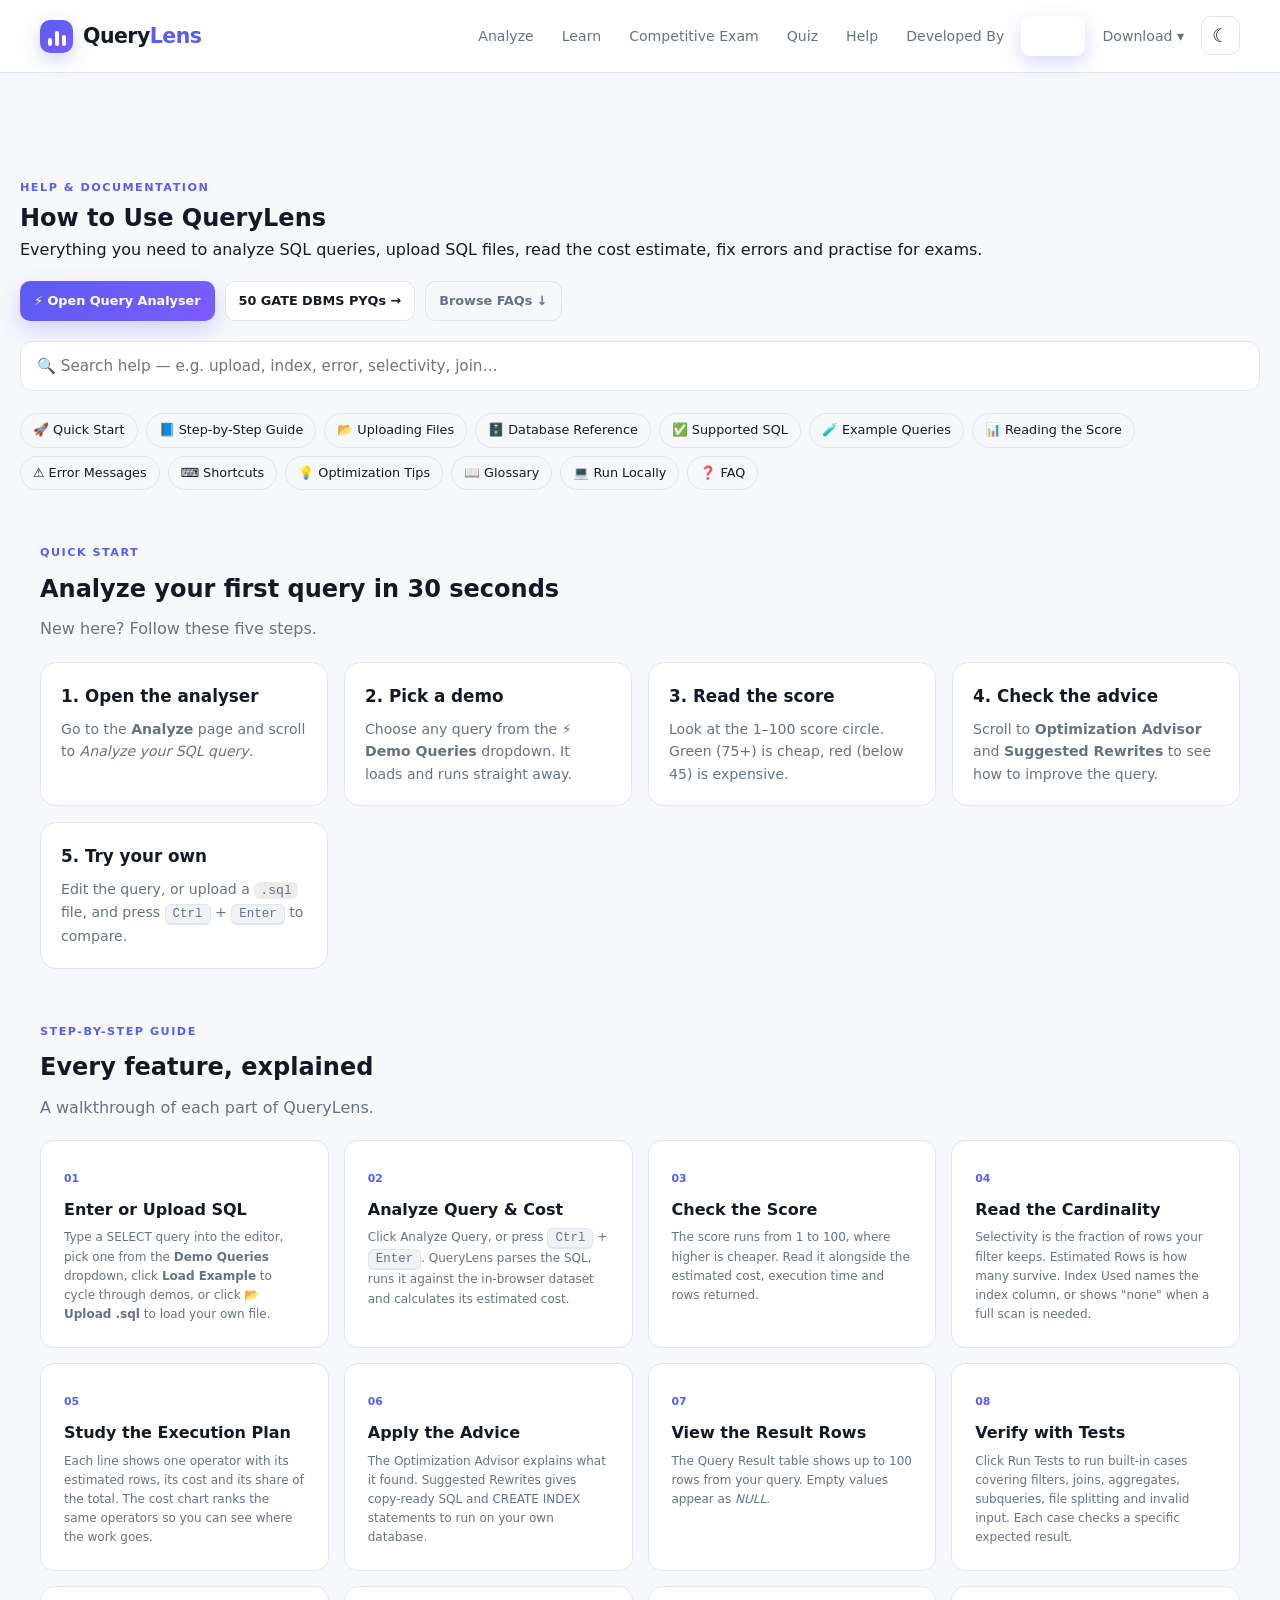
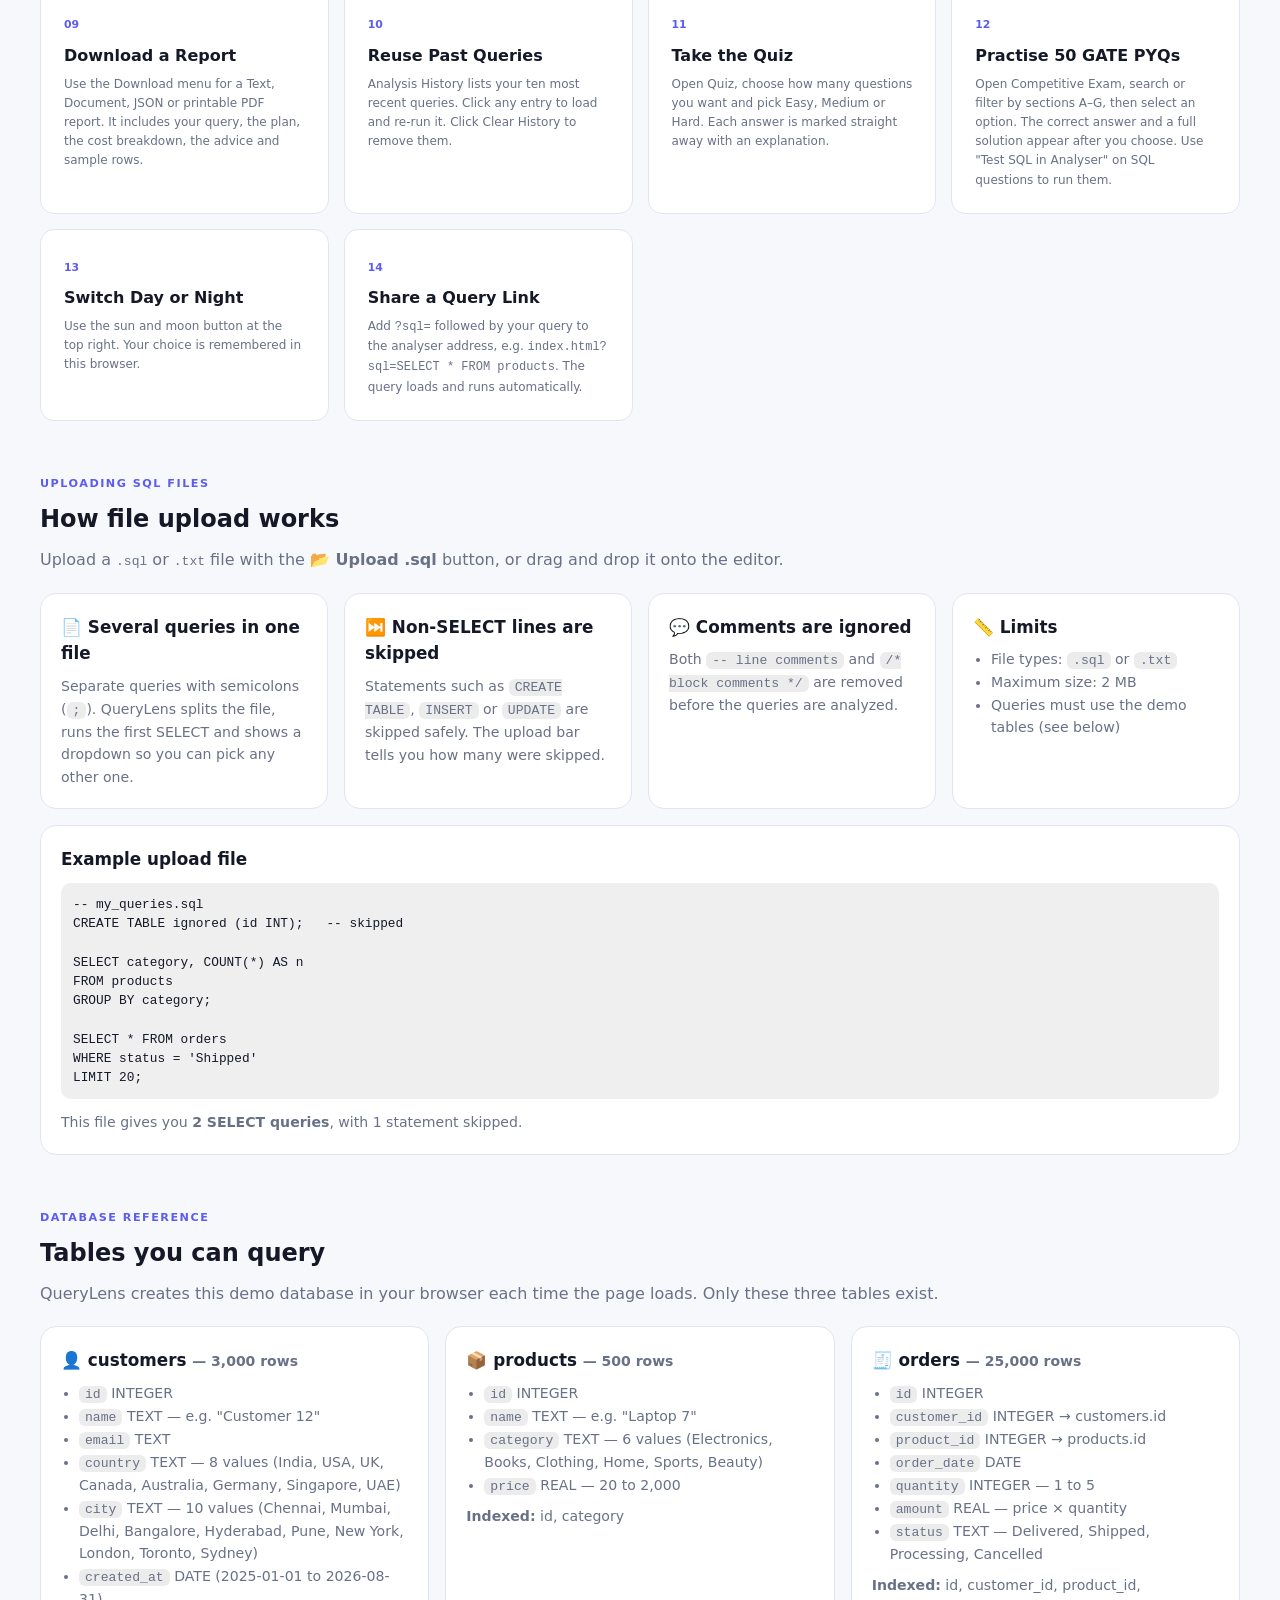
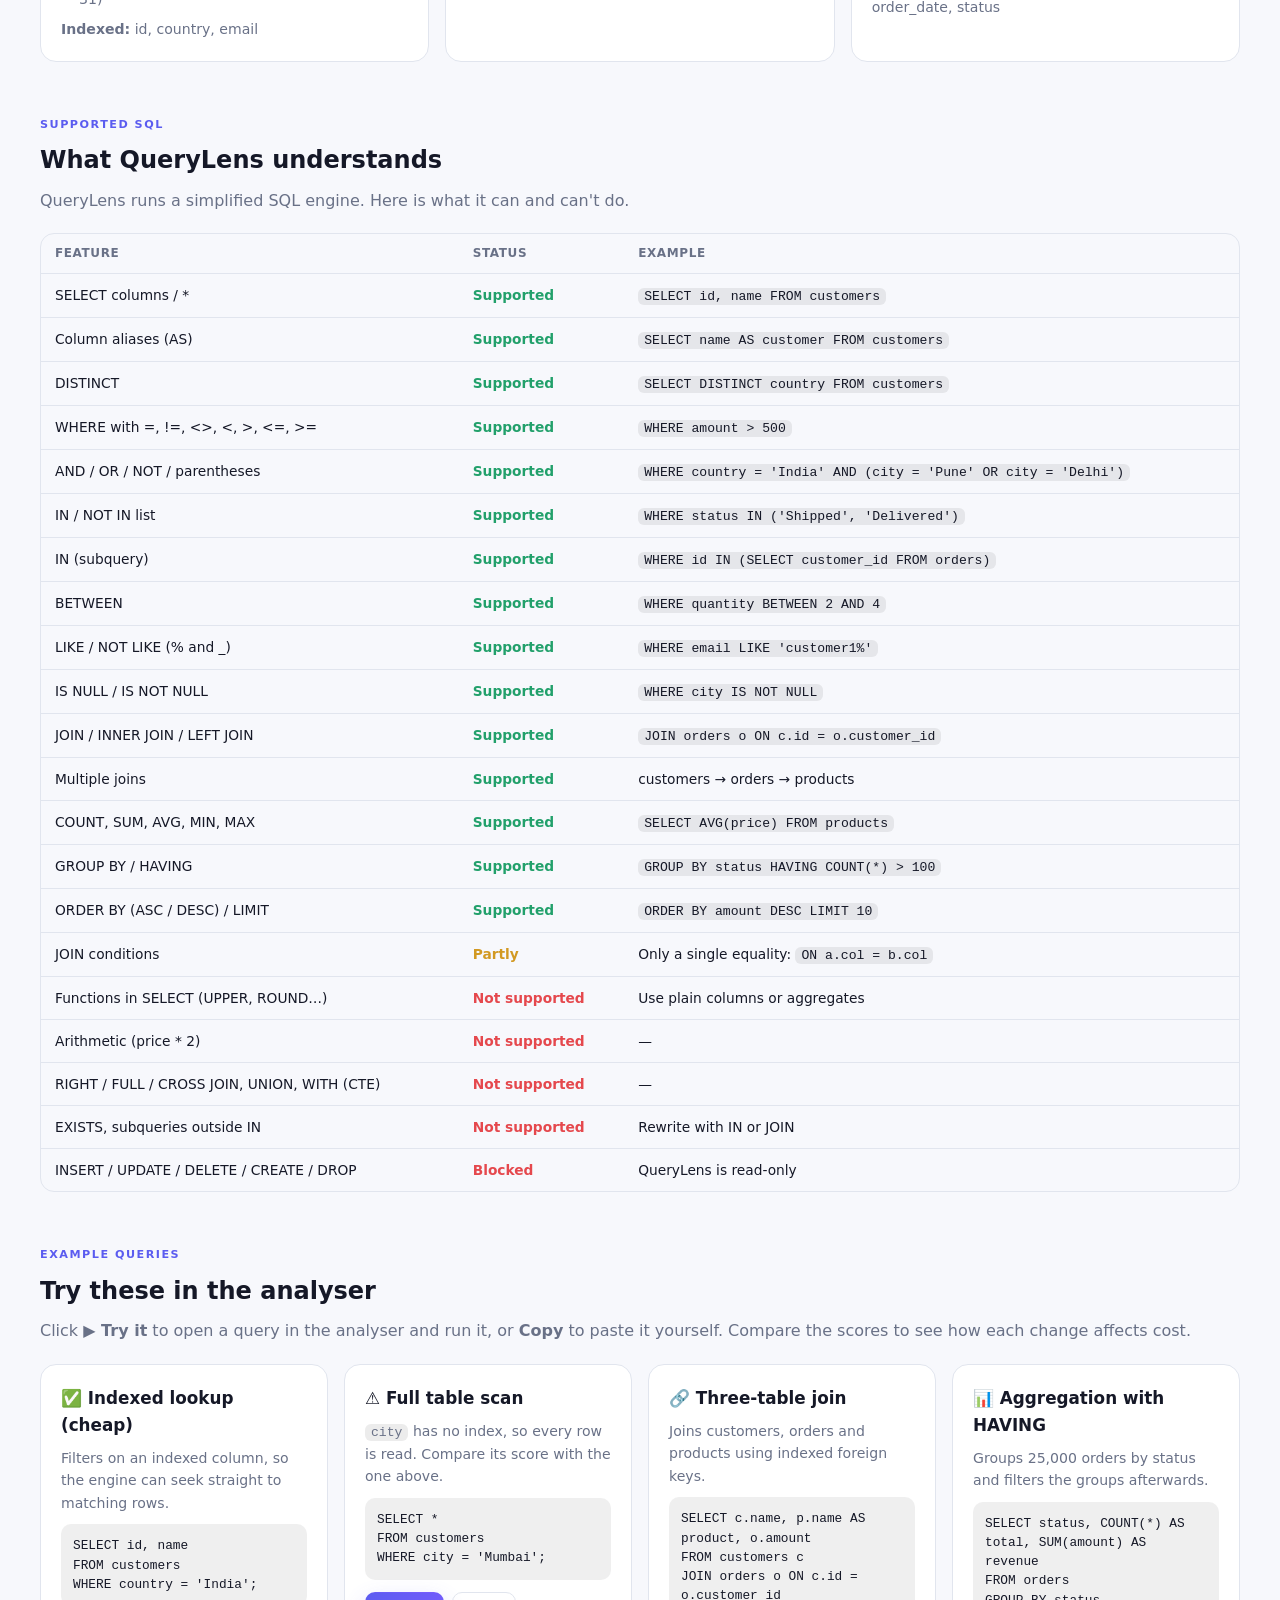
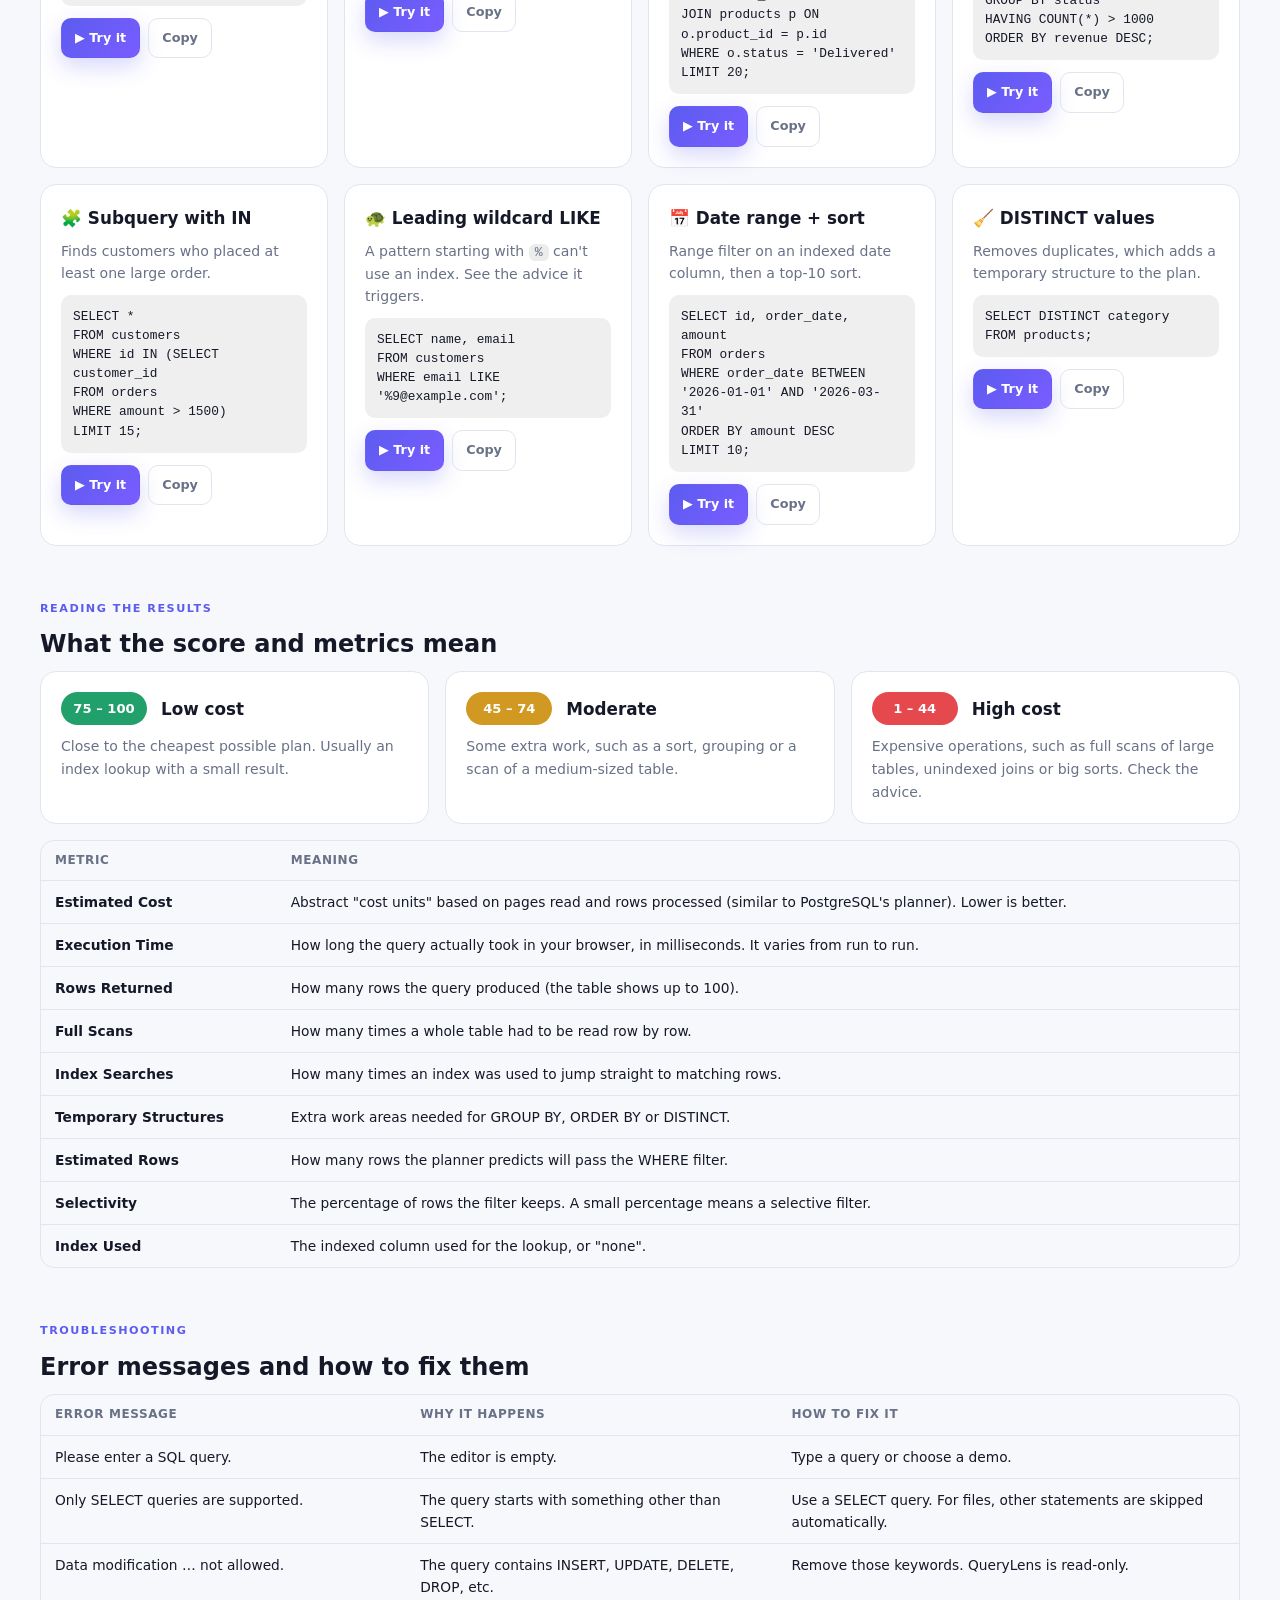
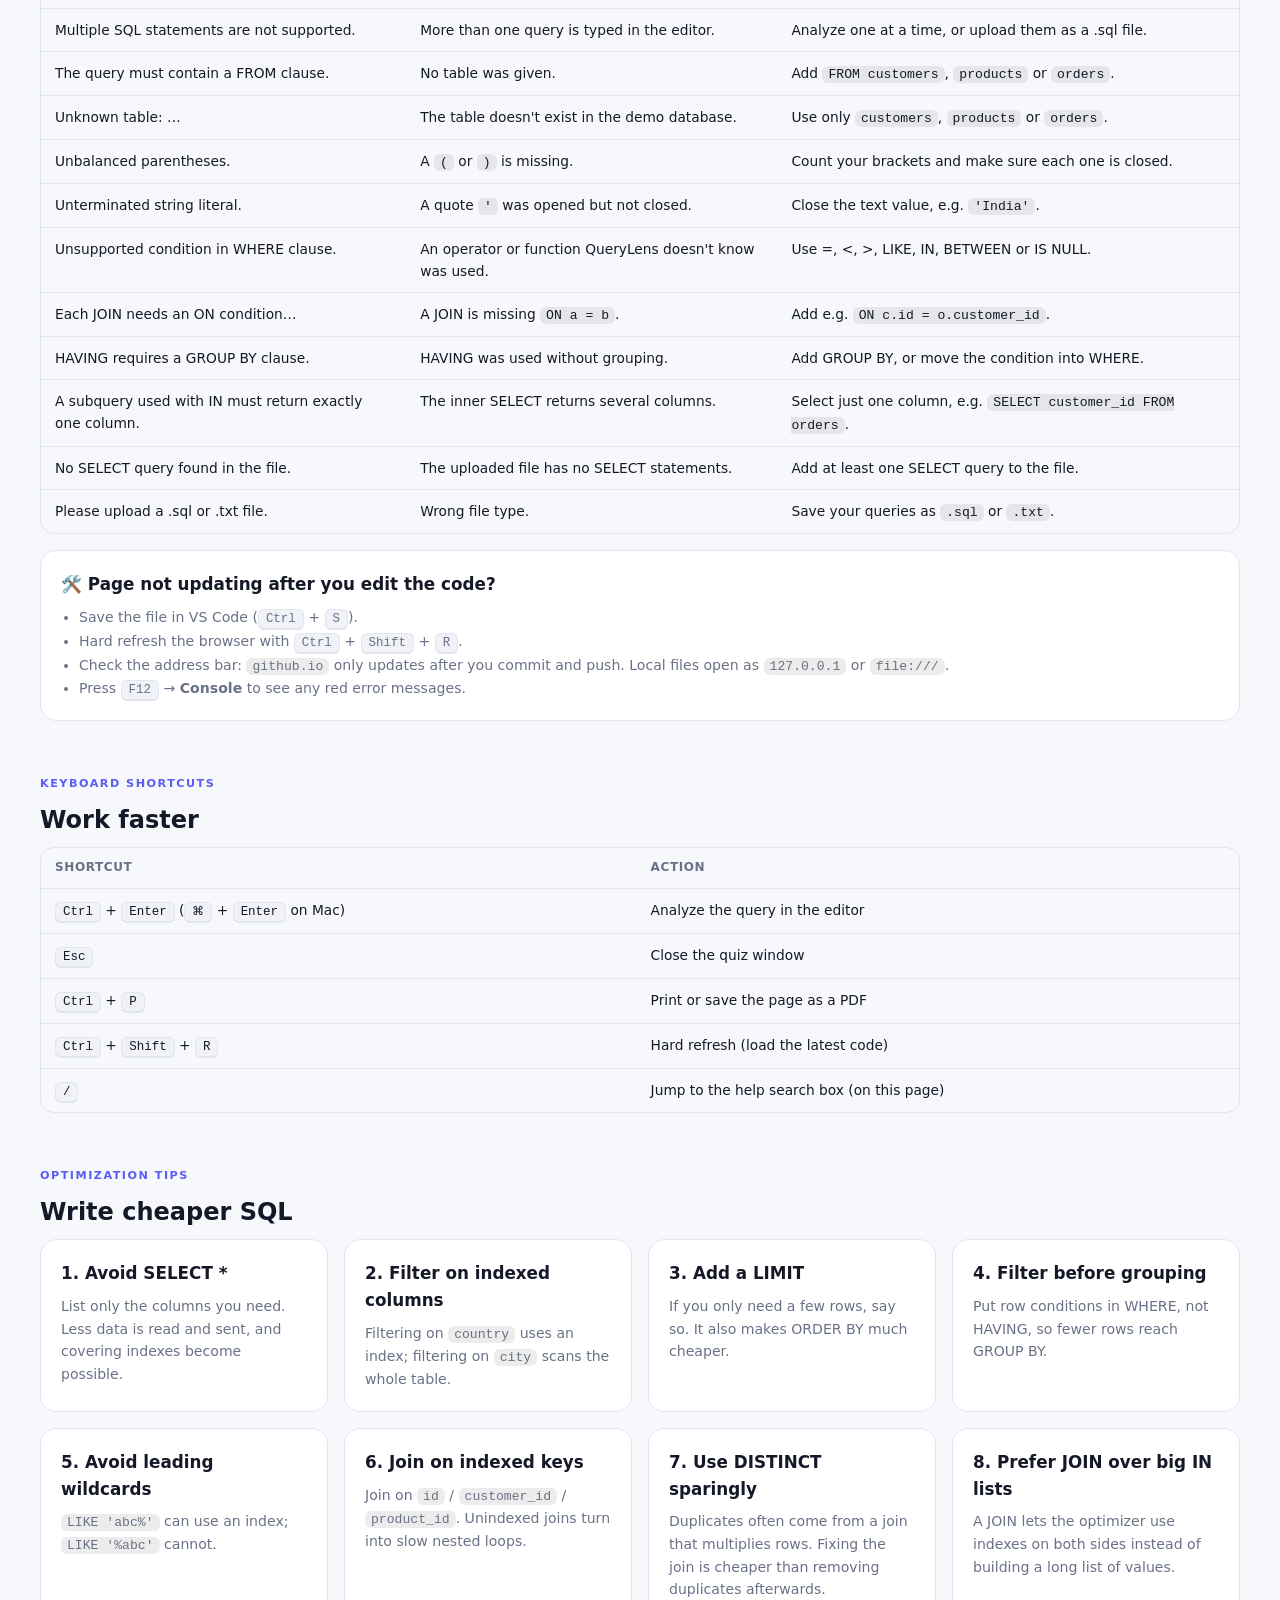
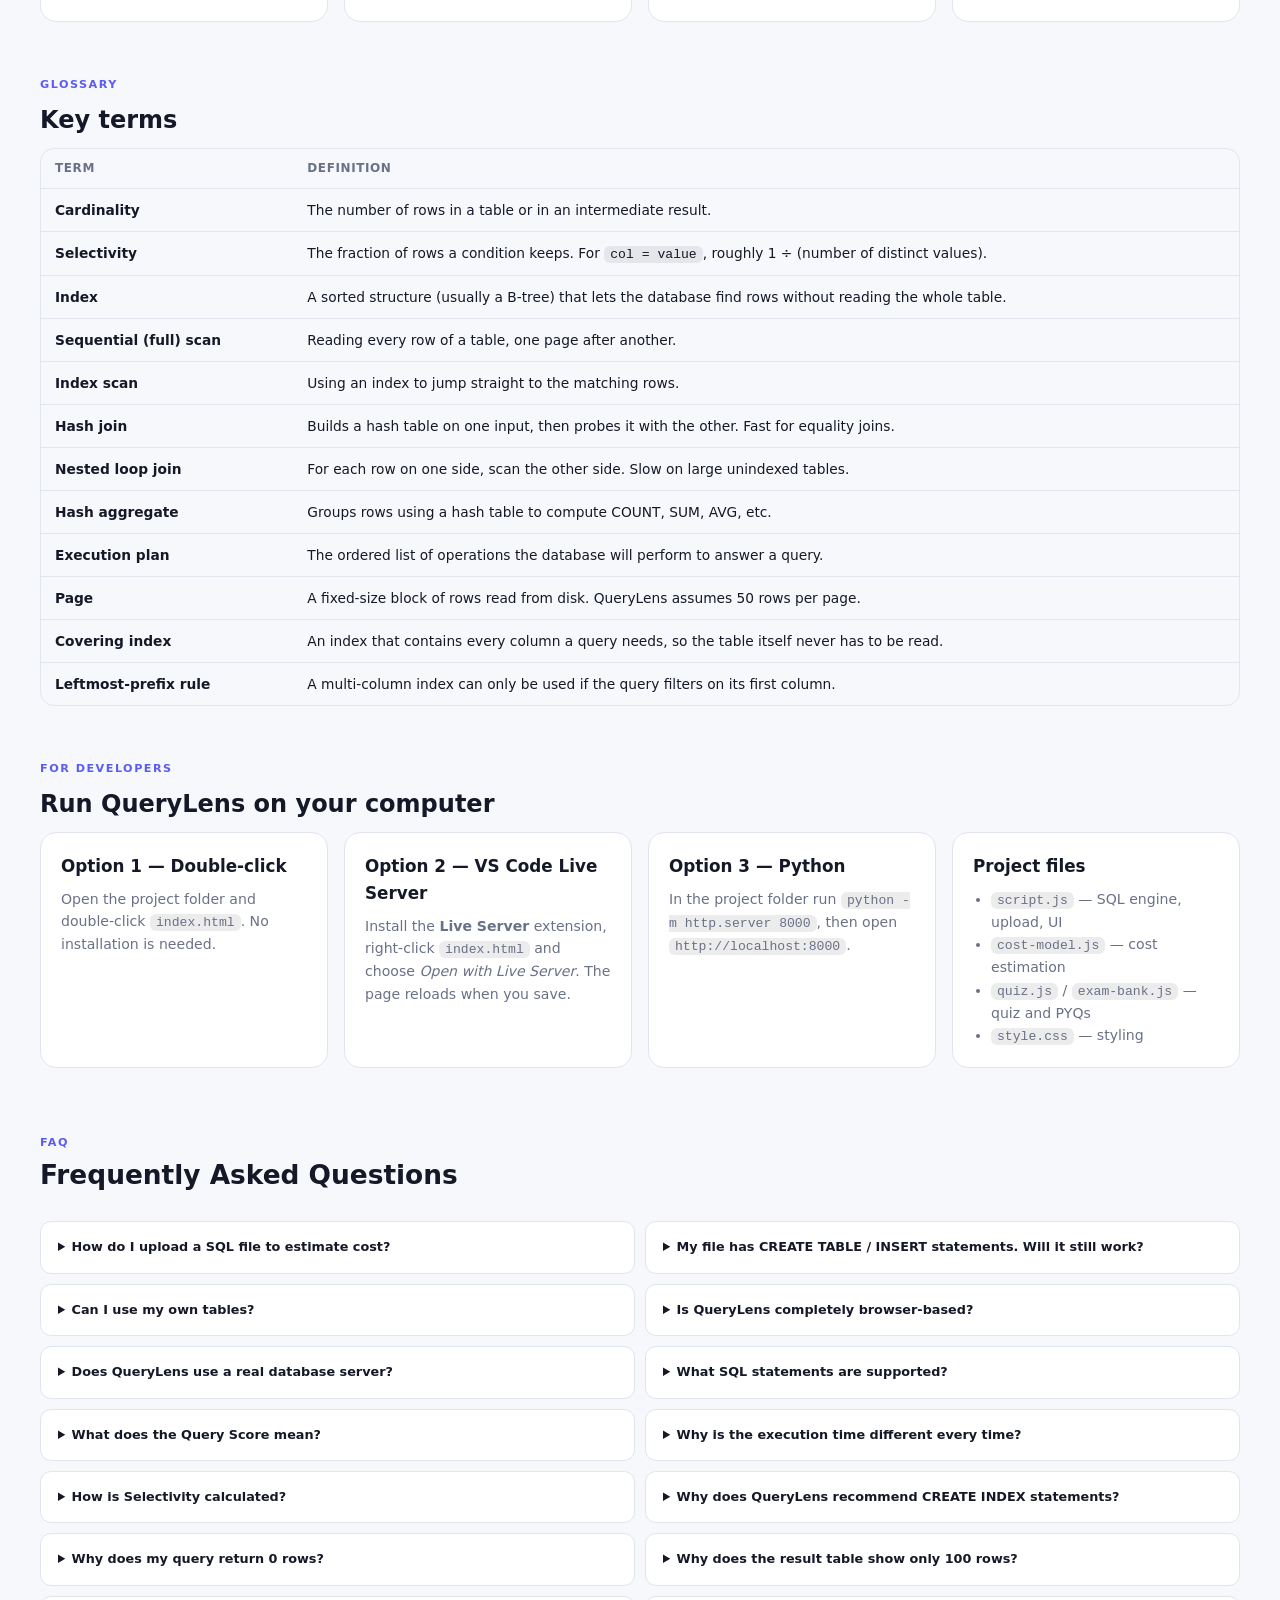
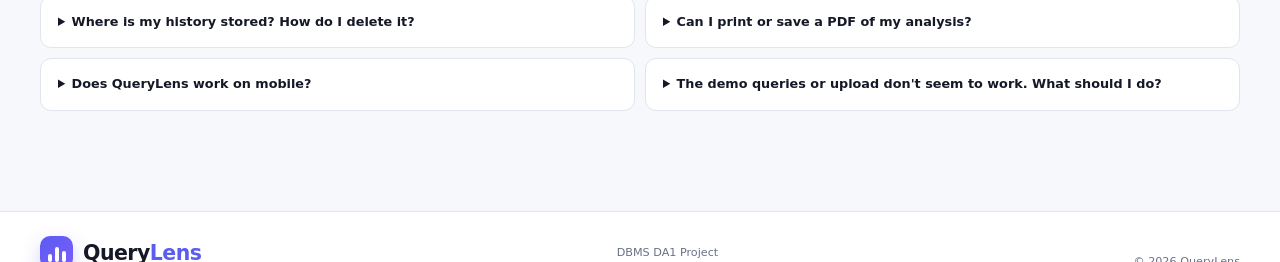
==== commit 8d5cec40: "Fix SQL file upload and demo queries, expand Help page" ====
--- a/help.html
+++ b/help.html
@@ -5,6 +5,223 @@
 <meta name="viewport" content="width=device-width, initial-scale=1.0">
 <title>Help &amp; Documentation | QueryLens</title>
 <link rel="stylesheet" href="style.css">
+
+<style>
+/* ---------- Help page extras (scoped to this page) ---------- */
+
+html{ scroll-behavior:smooth; }
+
+.help-block{
+  width:min(1200px,100%);
+  margin:48px auto 0;
+}
+
+.help-block > h2{
+  font-size:1.5rem;
+  margin:6px 0 8px;
+}
+
+.help-block > p.lead{
+  color:var(--muted);
+  margin-bottom:20px;
+  line-height:1.6;
+}
+
+.help-toc{
+  display:flex;
+  flex-wrap:wrap;
+  gap:8px;
+  margin-top:22px;
+}
+
+.help-toc a{
+  padding:6px 12px;
+  border-radius:999px;
+  border:1px solid var(--border);
+  font-size:.8rem;
+  text-decoration:none;
+  color:inherit;
+  transition:background .2s,border-color .2s;
+}
+
+.help-toc a:hover{
+  border-color:var(--primary);
+  background:rgba(85,92,240,.08);
+}
+
+.help-search{
+  width:100%;
+  margin-top:20px;
+  padding:12px 16px;
+  border-radius:12px;
+  border:1px solid var(--border);
+  background:var(--surface,transparent);
+  color:inherit;
+  font-size:.95rem;
+}
+
+.help-search:focus{
+  outline:none;
+  border-color:var(--primary);
+}
+
+.help-no-results{
+  margin-top:12px;
+  color:var(--muted);
+  font-size:.9rem;
+}
+
+.help-card-grid{
+  display:grid;
+  grid-template-columns:repeat(auto-fit,minmax(260px,1fr));
+  gap:16px;
+}
+
+.help-card{
+  border:1px solid var(--border);
+  border-radius:16px;
+  padding:20px;
+  background:var(--surface,transparent);
+}
+
+.help-card h3{
+  font-size:1.05rem;
+  margin-bottom:8px;
+}
+
+.help-card p,
+.help-card li{
+  color:var(--muted);
+  font-size:.88rem;
+  line-height:1.6;
+}
+
+.help-card ul{
+  padding-left:18px;
+  margin:0;
+}
+
+.help-table-wrap{
+  overflow-x:auto;
+  border:1px solid var(--border);
+  border-radius:14px;
+}
+
+.help-table{
+  width:100%;
+  border-collapse:collapse;
+  font-size:.86rem;
+}
+
+.help-table th,
+.help-table td{
+  padding:10px 14px;
+  text-align:left;
+  border-bottom:1px solid var(--border);
+  vertical-align:top;
+}
+
+.help-table th{
+  font-size:.75rem;
+  letter-spacing:.05em;
+  text-transform:uppercase;
+  color:var(--muted);
+}
+
+.help-table tr:last-child td{ border-bottom:none; }
+
+.help-table code,
+.help-card code,
+.faq-grid code{
+  font-family:Consolas,monospace;
+  font-size:.82rem;
+  padding:1px 6px;
+  border-radius:6px;
+  background:rgba(127,127,127,.15);
+}
+
+.yes{ color:#22a06b; font-weight:700; }
+.no { color:#e5484d; font-weight:700; }
+.partial{ color:#d29922; font-weight:700; }
+
+.example-card pre{
+  white-space:pre-wrap;
+  font-family:Consolas,monospace;
+  font-size:.8rem;
+  line-height:1.5;
+  padding:12px;
+  border-radius:10px;
+  background:rgba(127,127,127,.12);
+  margin:10px 0 12px;
+}
+
+.example-actions{
+  display:flex;
+  gap:8px;
+  flex-wrap:wrap;
+}
+
+.score-band{
+  display:flex;
+  align-items:center;
+  gap:14px;
+}
+
+.score-pill{
+  min-width:86px;
+  text-align:center;
+  padding:6px 10px;
+  border-radius:999px;
+  font-weight:700;
+  font-size:.82rem;
+  color:#fff;
+}
+
+.pill-low{ background:#22a06b; }
+.pill-mod{ background:#d29922; }
+.pill-high{ background:#e5484d; }
+
+kbd{
+  font-family:Consolas,monospace;
+  font-size:.78rem;
+  padding:2px 7px;
+  border-radius:6px;
+  border:1px solid var(--border);
+  border-bottom-width:2px;
+}
+
+.back-to-top{
+  position:fixed;
+  right:22px;
+  bottom:22px;
+  width:44px;
+  height:44px;
+  border-radius:50%;
+  border:none;
+  cursor:pointer;
+  font-size:1.1rem;
+  color:#fff;
+  background:var(--primary,#555cf0);
+  box-shadow:0 6px 18px rgba(0,0,0,.25);
+  opacity:0;
+  pointer-events:none;
+  transition:opacity .25s;
+  z-index:50;
+}
+
+.back-to-top.show{
+  opacity:1;
+  pointer-events:auto;
+}
+
+.hidden-by-search{ display:none !important; }
+
+@media print{
+  .help-search,.help-toc,.back-to-top,.example-actions{ display:none !important; }
+  details{ display:block; }
+  details > p{ display:block; }
+}
+</style>
 </head>
 
 <body>
@@ -50,220 +267,811 @@
   </div>
 </header>
 
-<main>
+<main id="top">
 
 <section class="section">
+
+  <!-- ================= INTRO ================= -->
 
   <div class="page-intro-card">
     <span class="eyebrow">HELP &amp; DOCUMENTATION</span>
     <h1>How to Use QueryLens</h1>
-    <p>Follow these steps to analyze SQL queries, upload SQL files, interpret cost estimation, and practice competitive exam questions.</p>
-    <div style="display: flex; gap: 10px; margin-top: 18px; flex-wrap: wrap;">
-      <a href="index.html" class="primary-button small">⚡ Open Query Analyser</a>
+    <p>
+      Everything you need to analyze SQL queries, upload SQL files, read the
+      cost estimate, fix errors and practise for exams.
+    </p>
+
+    <div style="display:flex; gap:10px; margin-top:18px; flex-wrap:wrap;">
+      <a href="index.html#analyser" class="primary-button small">⚡ Open Query Analyser</a>
       <a href="exam.html" class="secondary-button small">50 GATE DBMS PYQs →</a>
       <a href="#faq" class="ghost-button small">Browse FAQs ↓</a>
     </div>
-  </div>
-
-  <div class="help-grid">
-
-    <article class="help-step">
-      <span>01</span>
-      <h3>Enter or Upload SQL</h3>
-      <p>
-        Type a SELECT query into the editor, pick from our ready-made <strong>Demo Queries</strong> dropdown, or click <strong>📂 Upload .sql</strong> to upload your own SQL file directly.
-      </p>
-    </article>
-
-    <article class="help-step">
-      <span>02</span>
-      <h3>Analyze Query &amp; Cost</h3>
-      <p>
-        Click Analyze Query, or press Ctrl and Enter together. QueryLens
-        parses the SQL and runs it against its in-browser dataset, instantly calculating computational cost.
-      </p>
-    </article>
-
-    <article class="help-step">
-      <span>03</span>
-      <h3>Check the Score</h3>
-      <p>
-        The score runs from 1 to 100, where higher is cheaper. Read it
-        alongside the estimated cost, execution time and rows returned.
-      </p>
-    </article>
-
-    <article class="help-step">
-      <span>04</span>
-      <h3>Read the Cardinality</h3>
-      <p>
-        Selectivity is the fraction of rows your filter keeps. Estimated
-        Rows is how many survive. Index Used names the index column, or
-        reads "none" when a full scan is required.
-      </p>
-    </article>
-
-    <article class="help-step">
-      <span>05</span>
-      <h3>Study the Execution Plan</h3>
-      <p>
-        Each line shows one operator with its estimated rows, its cost and
-        its share of the total. The cost chart ranks the same operators so
-        you can see where the work concentrates.
-      </p>
-    </article>
-
-    <article class="help-step">
-      <span>06</span>
-      <h3>Apply the Advice</h3>
-      <p>
-        The Optimization Advisor explains what it found. Suggested Rewrites
-        gives copy-ready SQL and CREATE INDEX statements to run against
-        your own database.
-      </p>
-    </article>
-
-    <article class="help-step">
-      <span>07</span>
-      <h3>Verify with Tests</h3>
-      <p>
-        Click Run Tests to execute built-in cases covering filters, joins,
-        aggregates, operator precedence and invalid input. Each case
-        asserts a specific expected outcome.
-      </p>
-    </article>
-
-    <article class="help-step">
-      <span>08</span>
-      <h3>Download a Report</h3>
-      <p>
-        Use the Download menu for Text, Document, JSON or printable PDF.
-        The report records your input, the plan, the cost breakdown, the
-        recommendations and sample output rows.
-      </p>
-    </article>
-
-    <article class="help-step">
-      <span>09</span>
-      <h3>Take the Quiz</h3>
-      <p>
-        Navigate to Quiz, choose how many questions you
-        want and pick Easy, Medium or Hard. Answer one question at a time;
-        each is marked immediately with an explanation.
-      </p>
-    </article>
-
-    <article class="help-step">
-      <span>10</span>
-      <h3>Practise 50 GATE PYQs</h3>
-      <p>
-        Open Competitive Exam, search or filter by sections A–G, then select an
-        option on any question. The correct answer and a step-by-step
-        solution appear once you have chosen.
-      </p>
-    </article>
-
-    <article class="help-step">
-      <span>11</span>
-      <h3>Switch Day or Night</h3>
-      <p>
-        Use the sun and moon button at the top right. Your choice is
-        remembered in this browser for next time.
-      </p>
-    </article>
-
-    <article class="help-step">
-      <span>12</span>
-      <h3>Reuse Past Queries</h3>
-      <p>
-        Analysis History lists your ten most recent queries. Click any
-        entry to load and re-run it.
-      </p>
-    </article>
-
-  </div>
-
-
-  <div class="faq-section" id="faq">
+
+    <input
+      type="search"
+      id="helpSearch"
+      class="help-search"
+      placeholder="🔍 Search help — e.g. upload, index, error, selectivity, join…"
+      aria-label="Search help"
+    />
+    <div id="helpNoResults" class="help-no-results hidden">
+      No help topics match your search. Try a different word.
+    </div>
+
+    <nav class="help-toc" aria-label="Help contents">
+      <a href="#quick-start">🚀 Quick Start</a>
+      <a href="#steps">📘 Step-by-Step Guide</a>
+      <a href="#upload">📂 Uploading Files</a>
+      <a href="#schema">🗄️ Database Reference</a>
+      <a href="#supported">✅ Supported SQL</a>
+      <a href="#examples">🧪 Example Queries</a>
+      <a href="#score">📊 Reading the Score</a>
+      <a href="#errors">⚠️ Error Messages</a>
+      <a href="#shortcuts">⌨️ Shortcuts</a>
+      <a href="#tips">💡 Optimization Tips</a>
+      <a href="#glossary">📖 Glossary</a>
+      <a href="#run-locally">💻 Run Locally</a>
+      <a href="#faq">❓ FAQ</a>
+    </nav>
+  </div>
+
+
+  <!-- ================= QUICK START ================= -->
+
+  <div class="help-block searchable-block" id="quick-start">
+    <span class="eyebrow">QUICK START</span>
+    <h2>Analyze your first query in 30 seconds</h2>
+    <p class="lead">New here? Follow these five steps.</p>
+
+    <div class="help-card-grid">
+      <div class="help-card searchable">
+        <h3>1. Open the analyser</h3>
+        <p>Go to the <strong>Analyze</strong> page and scroll to <em>Analyze your SQL query</em>.</p>
+      </div>
+      <div class="help-card searchable">
+        <h3>2. Pick a demo</h3>
+        <p>Choose any query from the <strong>⚡ Demo Queries</strong> dropdown. It loads and runs straight away.</p>
+      </div>
+      <div class="help-card searchable">
+        <h3>3. Read the score</h3>
+        <p>Look at the 1–100 score circle. Green (75+) is cheap, red (below 45) is expensive.</p>
+      </div>
+      <div class="help-card searchable">
+        <h3>4. Check the advice</h3>
+        <p>Scroll to <strong>Optimization Advisor</strong> and <strong>Suggested Rewrites</strong> to see how to improve the query.</p>
+      </div>
+      <div class="help-card searchable">
+        <h3>5. Try your own</h3>
+        <p>Edit the query, or upload a <code>.sql</code> file, and press <kbd>Ctrl</kbd> + <kbd>Enter</kbd> to compare.</p>
+      </div>
+    </div>
+  </div>
+
+
+  <!-- ================= STEP-BY-STEP ================= -->
+
+  <div class="help-block searchable-block" id="steps">
+    <span class="eyebrow">STEP-BY-STEP GUIDE</span>
+    <h2>Every feature, explained</h2>
+    <p class="lead">A walkthrough of each part of QueryLens.</p>
+
+    <div class="help-grid">
+
+      <article class="help-step searchable">
+        <span>01</span>
+        <h3>Enter or Upload SQL</h3>
+        <p>
+          Type a SELECT query into the editor, pick one from the
+          <strong>Demo Queries</strong> dropdown, click <strong>Load Example</strong>
+          to cycle through demos, or click <strong>📂 Upload .sql</strong> to load your own file.
+        </p>
+      </article>
+
+      <article class="help-step searchable">
+        <span>02</span>
+        <h3>Analyze Query &amp; Cost</h3>
+        <p>
+          Click Analyze Query, or press <kbd>Ctrl</kbd> + <kbd>Enter</kbd>. QueryLens
+          parses the SQL, runs it against the in-browser dataset and calculates its estimated cost.
+        </p>
+      </article>
+
+      <article class="help-step searchable">
+        <span>03</span>
+        <h3>Check the Score</h3>
+        <p>
+          The score runs from 1 to 100, where higher is cheaper. Read it
+          alongside the estimated cost, execution time and rows returned.
+        </p>
+      </article>
+
+      <article class="help-step searchable">
+        <span>04</span>
+        <h3>Read the Cardinality</h3>
+        <p>
+          Selectivity is the fraction of rows your filter keeps. Estimated
+          Rows is how many survive. Index Used names the index column, or
+          shows "none" when a full scan is needed.
+        </p>
+      </article>
+
+      <article class="help-step searchable">
+        <span>05</span>
+        <h3>Study the Execution Plan</h3>
+        <p>
+          Each line shows one operator with its estimated rows, its cost and
+          its share of the total. The cost chart ranks the same operators so
+          you can see where the work goes.
+        </p>
+      </article>
+
+      <article class="help-step searchable">
+        <span>06</span>
+        <h3>Apply the Advice</h3>
+        <p>
+          The Optimization Advisor explains what it found. Suggested Rewrites
+          gives copy-ready SQL and CREATE INDEX statements to run on your own database.
+        </p>
+      </article>
+
+      <article class="help-step searchable">
+        <span>07</span>
+        <h3>View the Result Rows</h3>
+        <p>
+          The Query Result table shows up to 100 rows from your query.
+          Empty values appear as <em>NULL</em>.
+        </p>
+      </article>
+
+      <article class="help-step searchable">
+        <span>08</span>
+        <h3>Verify with Tests</h3>
+        <p>
+          Click Run Tests to run built-in cases covering filters, joins,
+          aggregates, subqueries, file splitting and invalid input. Each case
+          checks a specific expected result.
+        </p>
+      </article>
+
+      <article class="help-step searchable">
+        <span>09</span>
+        <h3>Download a Report</h3>
+        <p>
+          Use the Download menu for a Text, Document, JSON or printable PDF report.
+          It includes your query, the plan, the cost breakdown, the advice and sample rows.
+        </p>
+      </article>
+
+      <article class="help-step searchable">
+        <span>10</span>
+        <h3>Reuse Past Queries</h3>
+        <p>
+          Analysis History lists your ten most recent queries. Click any
+          entry to load and re-run it. Click Clear History to remove them.
+        </p>
+      </article>
+
+      <article class="help-step searchable">
+        <span>11</span>
+        <h3>Take the Quiz</h3>
+        <p>
+          Open Quiz, choose how many questions you want and pick Easy,
+          Medium or Hard. Each answer is marked straight away with an explanation.
+        </p>
+      </article>
+
+      <article class="help-step searchable">
+        <span>12</span>
+        <h3>Practise 50 GATE PYQs</h3>
+        <p>
+          Open Competitive Exam, search or filter by sections A–G, then select an
+          option. The correct answer and a full solution appear after you choose.
+          Use "Test SQL in Analyser" on SQL questions to run them.
+        </p>
+      </article>
+
+      <article class="help-step searchable">
+        <span>13</span>
+        <h3>Switch Day or Night</h3>
+        <p>
+          Use the sun and moon button at the top right. Your choice is
+          remembered in this browser.
+        </p>
+      </article>
+
+      <article class="help-step searchable">
+        <span>14</span>
+        <h3>Share a Query Link</h3>
+        <p>
+          Add <code>?sql=</code> followed by your query to the analyser address,
+          e.g. <code>index.html?sql=SELECT * FROM products</code>. The query loads and runs automatically.
+        </p>
+      </article>
+
+    </div>
+  </div>
+
+
+  <!-- ================= UPLOAD ================= -->
+
+  <div class="help-block searchable-block" id="upload">
+    <span class="eyebrow">UPLOADING SQL FILES</span>
+    <h2>How file upload works</h2>
+    <p class="lead">
+      Upload a <code>.sql</code> or <code>.txt</code> file with the
+      <strong>📂 Upload .sql</strong> button, or drag and drop it onto the editor.
+    </p>
+
+    <div class="help-card-grid">
+      <div class="help-card searchable">
+        <h3>📄 Several queries in one file</h3>
+        <p>
+          Separate queries with semicolons (<code>;</code>). QueryLens splits the file,
+          runs the first SELECT and shows a dropdown so you can pick any other one.
+        </p>
+      </div>
+      <div class="help-card searchable">
+        <h3>⏭️ Non-SELECT lines are skipped</h3>
+        <p>
+          Statements such as <code>CREATE TABLE</code>, <code>INSERT</code> or
+          <code>UPDATE</code> are skipped safely. The upload bar tells you how many were skipped.
+        </p>
+      </div>
+      <div class="help-card searchable">
+        <h3>💬 Comments are ignored</h3>
+        <p>
+          Both <code>-- line comments</code> and <code>/* block comments */</code>
+          are removed before the queries are analyzed.
+        </p>
+      </div>
+      <div class="help-card searchable">
+        <h3>📏 Limits</h3>
+        <ul>
+          <li>File types: <code>.sql</code> or <code>.txt</code></li>
+          <li>Maximum size: 2 MB</li>
+          <li>Queries must use the demo tables (see below)</li>
+        </ul>
+      </div>
+    </div>
+
+    <div class="help-card example-card searchable" style="margin-top:16px;">
+      <h3>Example upload file</h3>
+      <pre>-- my_queries.sql
+CREATE TABLE ignored (id INT);   -- skipped
+
+SELECT category, COUNT(*) AS n
+FROM products
+GROUP BY category;
+
+SELECT * FROM orders
+WHERE status = 'Shipped'
+LIMIT 20;</pre>
+      <p>This file gives you <strong>2 SELECT queries</strong>, with 1 statement skipped.</p>
+    </div>
+  </div>
+
+
+  <!-- ================= SCHEMA ================= -->
+
+  <div class="help-block searchable-block" id="schema">
+    <span class="eyebrow">DATABASE REFERENCE</span>
+    <h2>Tables you can query</h2>
+    <p class="lead">
+      QueryLens creates this demo database in your browser each time the page loads.
+      Only these three tables exist.
+    </p>
+
+    <div class="help-card-grid">
+
+      <div class="help-card searchable">
+        <h3>👤 customers <small style="color:var(--muted)">— 3,000 rows</small></h3>
+        <ul>
+          <li><code>id</code> INTEGER</li>
+          <li><code>name</code> TEXT — e.g. "Customer 12"</li>
+          <li><code>email</code> TEXT</li>
+          <li><code>country</code> TEXT — 8 values (India, USA, UK, Canada, Australia, Germany, Singapore, UAE)</li>
+          <li><code>city</code> TEXT — 10 values (Chennai, Mumbai, Delhi, Bangalore, Hyderabad, Pune, New York, London, Toronto, Sydney)</li>
+          <li><code>created_at</code> DATE (2025-01-01 to 2026-08-31)</li>
+        </ul>
+        <p style="margin-top:8px;"><strong>Indexed:</strong> id, country, email</p>
+      </div>
+
+      <div class="help-card searchable">
+        <h3>📦 products <small style="color:var(--muted)">— 500 rows</small></h3>
+        <ul>
+          <li><code>id</code> INTEGER</li>
+          <li><code>name</code> TEXT — e.g. "Laptop 7"</li>
+          <li><code>category</code> TEXT — 6 values (Electronics, Books, Clothing, Home, Sports, Beauty)</li>
+          <li><code>price</code> REAL — 20 to 2,000</li>
+        </ul>
+        <p style="margin-top:8px;"><strong>Indexed:</strong> id, category</p>
+      </div>
+
+      <div class="help-card searchable">
+        <h3>🧾 orders <small style="color:var(--muted)">— 25,000 rows</small></h3>
+        <ul>
+          <li><code>id</code> INTEGER</li>
+          <li><code>customer_id</code> INTEGER → customers.id</li>
+          <li><code>product_id</code> INTEGER → products.id</li>
+          <li><code>order_date</code> DATE</li>
+          <li><code>quantity</code> INTEGER — 1 to 5</li>
+          <li><code>amount</code> REAL — price × quantity</li>
+          <li><code>status</code> TEXT — Delivered, Shipped, Processing, Cancelled</li>
+        </ul>
+        <p style="margin-top:8px;"><strong>Indexed:</strong> id, customer_id, product_id, order_date, status</p>
+      </div>
+
+    </div>
+  </div>
+
+
+  <!-- ================= SUPPORTED SQL ================= -->
+
+  <div class="help-block searchable-block" id="supported">
+    <span class="eyebrow">SUPPORTED SQL</span>
+    <h2>What QueryLens understands</h2>
+    <p class="lead">QueryLens runs a simplified SQL engine. Here is what it can and can't do.</p>
+
+    <div class="help-table-wrap">
+      <table class="help-table">
+        <thead>
+          <tr><th>Feature</th><th>Status</th><th>Example</th></tr>
+        </thead>
+        <tbody>
+          <tr class="searchable"><td>SELECT columns / *</td><td class="yes">Supported</td><td><code>SELECT id, name FROM customers</code></td></tr>
+          <tr class="searchable"><td>Column aliases (AS)</td><td class="yes">Supported</td><td><code>SELECT name AS customer FROM customers</code></td></tr>
+          <tr class="searchable"><td>DISTINCT</td><td class="yes">Supported</td><td><code>SELECT DISTINCT country FROM customers</code></td></tr>
+          <tr class="searchable"><td>WHERE with =, !=, &lt;&gt;, &lt;, &gt;, &lt;=, &gt;=</td><td class="yes">Supported</td><td><code>WHERE amount &gt; 500</code></td></tr>
+          <tr class="searchable"><td>AND / OR / NOT / parentheses</td><td class="yes">Supported</td><td><code>WHERE country = 'India' AND (city = 'Pune' OR city = 'Delhi')</code></td></tr>
+          <tr class="searchable"><td>IN / NOT IN list</td><td class="yes">Supported</td><td><code>WHERE status IN ('Shipped', 'Delivered')</code></td></tr>
+          <tr class="searchable"><td>IN (subquery)</td><td class="yes">Supported</td><td><code>WHERE id IN (SELECT customer_id FROM orders)</code></td></tr>
+          <tr class="searchable"><td>BETWEEN</td><td class="yes">Supported</td><td><code>WHERE quantity BETWEEN 2 AND 4</code></td></tr>
+          <tr class="searchable"><td>LIKE / NOT LIKE (% and _)</td><td class="yes">Supported</td><td><code>WHERE email LIKE 'customer1%'</code></td></tr>
+          <tr class="searchable"><td>IS NULL / IS NOT NULL</td><td class="yes">Supported</td><td><code>WHERE city IS NOT NULL</code></td></tr>
+          <tr class="searchable"><td>JOIN / INNER JOIN / LEFT JOIN</td><td class="yes">Supported</td><td><code>JOIN orders o ON c.id = o.customer_id</code></td></tr>
+          <tr class="searchable"><td>Multiple joins</td><td class="yes">Supported</td><td>customers → orders → products</td></tr>
+          <tr class="searchable"><td>COUNT, SUM, AVG, MIN, MAX</td><td class="yes">Supported</td><td><code>SELECT AVG(price) FROM products</code></td></tr>
+          <tr class="searchable"><td>GROUP BY / HAVING</td><td class="yes">Supported</td><td><code>GROUP BY status HAVING COUNT(*) &gt; 100</code></td></tr>
+          <tr class="searchable"><td>ORDER BY (ASC / DESC) / LIMIT</td><td class="yes">Supported</td><td><code>ORDER BY amount DESC LIMIT 10</code></td></tr>
+          <tr class="searchable"><td>JOIN conditions</td><td class="partial">Partly</td><td>Only a single equality: <code>ON a.col = b.col</code></td></tr>
+          <tr class="searchable"><td>Functions in SELECT (UPPER, ROUND…)</td><td class="no">Not supported</td><td>Use plain columns or aggregates</td></tr>
+          <tr class="searchable"><td>Arithmetic (price * 2)</td><td class="no">Not supported</td><td>—</td></tr>
+          <tr class="searchable"><td>RIGHT / FULL / CROSS JOIN, UNION, WITH (CTE)</td><td class="no">Not supported</td><td>—</td></tr>
+          <tr class="searchable"><td>EXISTS, subqueries outside IN</td><td class="no">Not supported</td><td>Rewrite with IN or JOIN</td></tr>
+          <tr class="searchable"><td>INSERT / UPDATE / DELETE / CREATE / DROP</td><td class="no">Blocked</td><td>QueryLens is read-only</td></tr>
+        </tbody>
+      </table>
+    </div>
+  </div>
+
+
+  <!-- ================= EXAMPLES ================= -->
+
+  <div class="help-block searchable-block" id="examples">
+    <span class="eyebrow">EXAMPLE QUERIES</span>
+    <h2>Try these in the analyser</h2>
+    <p class="lead">
+      Click <strong>▶ Try it</strong> to open a query in the analyser and run it,
+      or <strong>Copy</strong> to paste it yourself. Compare the scores to see how each change affects cost.
+    </p>
+
+    <div class="help-card-grid" id="exampleGrid">
+
+      <div class="help-card example-card searchable" data-sql="SELECT id, name FROM customers WHERE country = 'India';">
+        <h3>✅ Indexed lookup (cheap)</h3>
+        <p>Filters on an indexed column, so the engine can seek straight to matching rows.</p>
+        <pre></pre>
+        <div class="example-actions"></div>
+      </div>
+
+      <div class="help-card example-card searchable" data-sql="SELECT * FROM customers WHERE city = 'Mumbai';">
+        <h3>⚠️ Full table scan</h3>
+        <p><code>city</code> has no index, so every row is read. Compare its score with the one above.</p>
+        <pre></pre>
+        <div class="example-actions"></div>
+      </div>
+
+      <div class="help-card example-card searchable" data-sql="SELECT c.name, p.name AS product, o.amount FROM customers c JOIN orders o ON c.id = o.customer_id JOIN products p ON o.product_id = p.id WHERE o.status = 'Delivered' LIMIT 20;">
+        <h3>🔗 Three-table join</h3>
+        <p>Joins customers, orders and products using indexed foreign keys.</p>
+        <pre></pre>
+        <div class="example-actions"></div>
+      </div>
+
+      <div class="help-card example-card searchable" data-sql="SELECT status, COUNT(*) AS total, SUM(amount) AS revenue FROM orders GROUP BY status HAVING COUNT(*) > 1000 ORDER BY revenue DESC;">
+        <h3>📊 Aggregation with HAVING</h3>
+        <p>Groups 25,000 orders by status and filters the groups afterwards.</p>
+        <pre></pre>
+        <div class="example-actions"></div>
+      </div>
+
+      <div class="help-card example-card searchable" data-sql="SELECT * FROM customers WHERE id IN (SELECT customer_id FROM orders WHERE amount > 1500) LIMIT 15;">
+        <h3>🧩 Subquery with IN</h3>
+        <p>Finds customers who placed at least one large order.</p>
+        <pre></pre>
+        <div class="example-actions"></div>
+      </div>
+
+      <div class="help-card example-card searchable" data-sql="SELECT name, email FROM customers WHERE email LIKE '%9@example.com';">
+        <h3>🐢 Leading wildcard LIKE</h3>
+        <p>A pattern starting with <code>%</code> can't use an index. See the advice it triggers.</p>
+        <pre></pre>
+        <div class="example-actions"></div>
+      </div>
+
+      <div class="help-card example-card searchable" data-sql="SELECT id, order_date, amount FROM orders WHERE order_date BETWEEN '2026-01-01' AND '2026-03-31' ORDER BY amount DESC LIMIT 10;">
+        <h3>📅 Date range + sort</h3>
+        <p>Range filter on an indexed date column, then a top-10 sort.</p>
+        <pre></pre>
+        <div class="example-actions"></div>
+      </div>
+
+      <div class="help-card example-card searchable" data-sql="SELECT DISTINCT category FROM products;">
+        <h3>🧹 DISTINCT values</h3>
+        <p>Removes duplicates, which adds a temporary structure to the plan.</p>
+        <pre></pre>
+        <div class="example-actions"></div>
+      </div>
+
+    </div>
+  </div>
+
+
+  <!-- ================= SCORE ================= -->
+
+  <div class="help-block searchable-block" id="score">
+    <span class="eyebrow">READING THE RESULTS</span>
+    <h2>What the score and metrics mean</h2>
+
+    <div class="help-card-grid">
+      <div class="help-card searchable">
+        <div class="score-band"><span class="score-pill pill-low">75 – 100</span><h3 style="margin:0">Low cost</h3></div>
+        <p style="margin-top:10px;">Close to the cheapest possible plan. Usually an index lookup with a small result.</p>
+      </div>
+      <div class="help-card searchable">
+        <div class="score-band"><span class="score-pill pill-mod">45 – 74</span><h3 style="margin:0">Moderate</h3></div>
+        <p style="margin-top:10px;">Some extra work, such as a sort, grouping or a scan of a medium-sized table.</p>
+      </div>
+      <div class="help-card searchable">
+        <div class="score-band"><span class="score-pill pill-high">1 – 44</span><h3 style="margin:0">High cost</h3></div>
+        <p style="margin-top:10px;">Expensive operations, such as full scans of large tables, unindexed joins or big sorts. Check the advice.</p>
+      </div>
+    </div>
+
+    <div class="help-table-wrap" style="margin-top:16px;">
+      <table class="help-table">
+        <thead><tr><th>Metric</th><th>Meaning</th></tr></thead>
+        <tbody>
+          <tr class="searchable"><td><strong>Estimated Cost</strong></td><td>Abstract "cost units" based on pages read and rows processed (similar to PostgreSQL's planner). Lower is better.</td></tr>
+          <tr class="searchable"><td><strong>Execution Time</strong></td><td>How long the query actually took in your browser, in milliseconds. It varies from run to run.</td></tr>
+          <tr class="searchable"><td><strong>Rows Returned</strong></td><td>How many rows the query produced (the table shows up to 100).</td></tr>
+          <tr class="searchable"><td><strong>Full Scans</strong></td><td>How many times a whole table had to be read row by row.</td></tr>
+          <tr class="searchable"><td><strong>Index Searches</strong></td><td>How many times an index was used to jump straight to matching rows.</td></tr>
+          <tr class="searchable"><td><strong>Temporary Structures</strong></td><td>Extra work areas needed for GROUP BY, ORDER BY or DISTINCT.</td></tr>
+          <tr class="searchable"><td><strong>Estimated Rows</strong></td><td>How many rows the planner predicts will pass the WHERE filter.</td></tr>
+          <tr class="searchable"><td><strong>Selectivity</strong></td><td>The percentage of rows the filter keeps. A small percentage means a selective filter.</td></tr>
+          <tr class="searchable"><td><strong>Index Used</strong></td><td>The indexed column used for the lookup, or "none".</td></tr>
+        </tbody>
+      </table>
+    </div>
+  </div>
+
+
+  <!-- ================= ERRORS ================= -->
+
+  <div class="help-block searchable-block" id="errors">
+    <span class="eyebrow">TROUBLESHOOTING</span>
+    <h2>Error messages and how to fix them</h2>
+
+    <div class="help-table-wrap">
+      <table class="help-table">
+        <thead><tr><th>Error message</th><th>Why it happens</th><th>How to fix it</th></tr></thead>
+        <tbody>
+          <tr class="searchable"><td>Please enter a SQL query.</td><td>The editor is empty.</td><td>Type a query or choose a demo.</td></tr>
+          <tr class="searchable"><td>Only SELECT queries are supported.</td><td>The query starts with something other than SELECT.</td><td>Use a SELECT query. For files, other statements are skipped automatically.</td></tr>
+          <tr class="searchable"><td>Data modification … not allowed.</td><td>The query contains INSERT, UPDATE, DELETE, DROP, etc.</td><td>Remove those keywords. QueryLens is read-only.</td></tr>
+          <tr class="searchable"><td>Multiple SQL statements are not supported.</td><td>More than one query is typed in the editor.</td><td>Analyze one at a time, or upload them as a .sql file.</td></tr>
+          <tr class="searchable"><td>The query must contain a FROM clause.</td><td>No table was given.</td><td>Add <code>FROM customers</code>, <code>products</code> or <code>orders</code>.</td></tr>
+          <tr class="searchable"><td>Unknown table: …</td><td>The table doesn't exist in the demo database.</td><td>Use only <code>customers</code>, <code>products</code> or <code>orders</code>.</td></tr>
+          <tr class="searchable"><td>Unbalanced parentheses.</td><td>A <code>(</code> or <code>)</code> is missing.</td><td>Count your brackets and make sure each one is closed.</td></tr>
+          <tr class="searchable"><td>Unterminated string literal.</td><td>A quote <code>'</code> was opened but not closed.</td><td>Close the text value, e.g. <code>'India'</code>.</td></tr>
+          <tr class="searchable"><td>Unsupported condition in WHERE clause.</td><td>An operator or function QueryLens doesn't know was used.</td><td>Use =, &lt;, &gt;, LIKE, IN, BETWEEN or IS NULL.</td></tr>
+          <tr class="searchable"><td>Each JOIN needs an ON condition…</td><td>A JOIN is missing <code>ON a = b</code>.</td><td>Add e.g. <code>ON c.id = o.customer_id</code>.</td></tr>
+          <tr class="searchable"><td>HAVING requires a GROUP BY clause.</td><td>HAVING was used without grouping.</td><td>Add GROUP BY, or move the condition into WHERE.</td></tr>
+          <tr class="searchable"><td>A subquery used with IN must return exactly one column.</td><td>The inner SELECT returns several columns.</td><td>Select just one column, e.g. <code>SELECT customer_id FROM orders</code>.</td></tr>
+          <tr class="searchable"><td>No SELECT query found in the file.</td><td>The uploaded file has no SELECT statements.</td><td>Add at least one SELECT query to the file.</td></tr>
+          <tr class="searchable"><td>Please upload a .sql or .txt file.</td><td>Wrong file type.</td><td>Save your queries as <code>.sql</code> or <code>.txt</code>.</td></tr>
+        </tbody>
+      </table>
+    </div>
+
+    <div class="help-card searchable" style="margin-top:16px;">
+      <h3>🛠️ Page not updating after you edit the code?</h3>
+      <ul>
+        <li>Save the file in VS Code (<kbd>Ctrl</kbd> + <kbd>S</kbd>).</li>
+        <li>Hard refresh the browser with <kbd>Ctrl</kbd> + <kbd>Shift</kbd> + <kbd>R</kbd>.</li>
+        <li>Check the address bar: <code>github.io</code> only updates after you commit and push. Local files open as <code>127.0.0.1</code> or <code>file:///</code>.</li>
+        <li>Press <kbd>F12</kbd> → <strong>Console</strong> to see any red error messages.</li>
+      </ul>
+    </div>
+  </div>
+
+
+  <!-- ================= SHORTCUTS ================= -->
+
+  <div class="help-block searchable-block" id="shortcuts">
+    <span class="eyebrow">KEYBOARD SHORTCUTS</span>
+    <h2>Work faster</h2>
+
+    <div class="help-table-wrap">
+      <table class="help-table">
+        <thead><tr><th>Shortcut</th><th>Action</th></tr></thead>
+        <tbody>
+          <tr class="searchable"><td><kbd>Ctrl</kbd> + <kbd>Enter</kbd> (<kbd>⌘</kbd> + <kbd>Enter</kbd> on Mac)</td><td>Analyze the query in the editor</td></tr>
+          <tr class="searchable"><td><kbd>Esc</kbd></td><td>Close the quiz window</td></tr>
+          <tr class="searchable"><td><kbd>Ctrl</kbd> + <kbd>P</kbd></td><td>Print or save the page as a PDF</td></tr>
+          <tr class="searchable"><td><kbd>Ctrl</kbd> + <kbd>Shift</kbd> + <kbd>R</kbd></td><td>Hard refresh (load the latest code)</td></tr>
+          <tr class="searchable"><td><kbd>/</kbd></td><td>Jump to the help search box (on this page)</td></tr>
+        </tbody>
+      </table>
+    </div>
+  </div>
+
+
+  <!-- ================= TIPS ================= -->
+
+  <div class="help-block searchable-block" id="tips">
+    <span class="eyebrow">OPTIMIZATION TIPS</span>
+    <h2>Write cheaper SQL</h2>
+
+    <div class="help-card-grid">
+      <div class="help-card searchable">
+        <h3>1. Avoid SELECT *</h3>
+        <p>List only the columns you need. Less data is read and sent, and covering indexes become possible.</p>
+      </div>
+      <div class="help-card searchable">
+        <h3>2. Filter on indexed columns</h3>
+        <p>Filtering on <code>country</code> uses an index; filtering on <code>city</code> scans the whole table.</p>
+      </div>
+      <div class="help-card searchable">
+        <h3>3. Add a LIMIT</h3>
+        <p>If you only need a few rows, say so. It also makes ORDER BY much cheaper.</p>
+      </div>
+      <div class="help-card searchable">
+        <h3>4. Filter before grouping</h3>
+        <p>Put row conditions in WHERE, not HAVING, so fewer rows reach GROUP BY.</p>
+      </div>
+      <div class="help-card searchable">
+        <h3>5. Avoid leading wildcards</h3>
+        <p><code>LIKE 'abc%'</code> can use an index; <code>LIKE '%abc'</code> cannot.</p>
+      </div>
+      <div class="help-card searchable">
+        <h3>6. Join on indexed keys</h3>
+        <p>Join on <code>id</code> / <code>customer_id</code> / <code>product_id</code>. Unindexed joins turn into slow nested loops.</p>
+      </div>
+      <div class="help-card searchable">
+        <h3>7. Use DISTINCT sparingly</h3>
+        <p>Duplicates often come from a join that multiplies rows. Fixing the join is cheaper than removing duplicates afterwards.</p>
+      </div>
+      <div class="help-card searchable">
+        <h3>8. Prefer JOIN over big IN lists</h3>
+        <p>A JOIN lets the optimizer use indexes on both sides instead of building a long list of values.</p>
+      </div>
+    </div>
+  </div>
+
+
+  <!-- ================= GLOSSARY ================= -->
+
+  <div class="help-block searchable-block" id="glossary">
+    <span class="eyebrow">GLOSSARY</span>
+    <h2>Key terms</h2>
+
+    <div class="help-table-wrap">
+      <table class="help-table">
+        <thead><tr><th>Term</th><th>Definition</th></tr></thead>
+        <tbody>
+          <tr class="searchable"><td><strong>Cardinality</strong></td><td>The number of rows in a table or in an intermediate result.</td></tr>
+          <tr class="searchable"><td><strong>Selectivity</strong></td><td>The fraction of rows a condition keeps. For <code>col = value</code>, roughly 1 ÷ (number of distinct values).</td></tr>
+          <tr class="searchable"><td><strong>Index</strong></td><td>A sorted structure (usually a B-tree) that lets the database find rows without reading the whole table.</td></tr>
+          <tr class="searchable"><td><strong>Sequential (full) scan</strong></td><td>Reading every row of a table, one page after another.</td></tr>
+          <tr class="searchable"><td><strong>Index scan</strong></td><td>Using an index to jump straight to the matching rows.</td></tr>
+          <tr class="searchable"><td><strong>Hash join</strong></td><td>Builds a hash table on one input, then probes it with the other. Fast for equality joins.</td></tr>
+          <tr class="searchable"><td><strong>Nested loop join</strong></td><td>For each row on one side, scan the other side. Slow on large unindexed tables.</td></tr>
+          <tr class="searchable"><td><strong>Hash aggregate</strong></td><td>Groups rows using a hash table to compute COUNT, SUM, AVG, etc.</td></tr>
+          <tr class="searchable"><td><strong>Execution plan</strong></td><td>The ordered list of operations the database will perform to answer a query.</td></tr>
+          <tr class="searchable"><td><strong>Page</strong></td><td>A fixed-size block of rows read from disk. QueryLens assumes 50 rows per page.</td></tr>
+          <tr class="searchable"><td><strong>Covering index</strong></td><td>An index that contains every column a query needs, so the table itself never has to be read.</td></tr>
+          <tr class="searchable"><td><strong>Leftmost-prefix rule</strong></td><td>A multi-column index can only be used if the query filters on its first column.</td></tr>
+        </tbody>
+      </table>
+    </div>
+  </div>
+
+
+  <!-- ================= RUN LOCALLY ================= -->
+
+  <div class="help-block searchable-block" id="run-locally">
+    <span class="eyebrow">FOR DEVELOPERS</span>
+    <h2>Run QueryLens on your computer</h2>
+
+    <div class="help-card-grid">
+      <div class="help-card searchable">
+        <h3>Option 1 — Double-click</h3>
+        <p>Open the project folder and double-click <code>index.html</code>. No installation is needed.</p>
+      </div>
+      <div class="help-card searchable">
+        <h3>Option 2 — VS Code Live Server</h3>
+        <p>Install the <strong>Live Server</strong> extension, right-click <code>index.html</code> and choose <em>Open with Live Server</em>. The page reloads when you save.</p>
+      </div>
+      <div class="help-card searchable">
+        <h3>Option 3 — Python</h3>
+        <p>In the project folder run <code>python -m http.server 8000</code>, then open <code>http://localhost:8000</code>.</p>
+      </div>
+      <div class="help-card searchable">
+        <h3>Project files</h3>
+        <ul>
+          <li><code>script.js</code> — SQL engine, upload, UI</li>
+          <li><code>cost-model.js</code> — cost estimation</li>
+          <li><code>quiz.js</code> / <code>exam-bank.js</code> — quiz and PYQs</li>
+          <li><code>style.css</code> — styling</li>
+        </ul>
+      </div>
+    </div>
+  </div>
+
+
+  <!-- ================= FAQ ================= -->
+
+  <div class="faq-section searchable-block" id="faq">
 
     <div class="section-heading small-heading">
-
       <div>
         <span class="eyebrow">FAQ</span>
         <h3>Frequently Asked Questions</h3>
       </div>
-
-    </div>
-
+    </div>
 
     <div class="faq-grid">
 
-      <details>
+      <details class="searchable">
         <summary>How do I upload a SQL file to estimate cost?</summary>
         <p>
-          Click the <strong>📂 Upload .sql</strong> button in the SQL Input panel or drag and drop your <code>.sql</code> or <code>.txt</code> file directly onto the editor. QueryLens will read the file and automatically compute the execution plan and cost score.
-        </p>
-      </details>
-
-      <details>
+          Click <strong>📂 Upload .sql</strong> in the SQL Input panel, or drag and drop a
+          <code>.sql</code> / <code>.txt</code> file onto the editor. QueryLens reads the file,
+          finds every SELECT query and analyzes the first one. If there are several,
+          use the dropdown in the upload bar to switch between them.
+        </p>
+      </details>
+
+      <details class="searchable">
+        <summary>My file has CREATE TABLE / INSERT statements. Will it still work?</summary>
+        <p>
+          Yes. Those statements are skipped and only the SELECT queries are analyzed.
+          The upload bar shows how many statements were skipped.
+        </p>
+      </details>
+
+      <details class="searchable">
+        <summary>Can I use my own tables?</summary>
+        <p>
+          Not yet. QueryLens runs against its built-in demo tables:
+          <code>customers</code>, <code>products</code> and <code>orders</code>.
+          Any other table name gives an "Unknown table" error.
+        </p>
+      </details>
+
+      <details class="searchable">
         <summary>Is QueryLens completely browser-based?</summary>
         <p>
           Yes. All parsing, execution and costing run in JavaScript inside
-          your browser. Nothing is sent to a server.
-        </p>
-      </details>
-
-      <details>
+          your browser. Nothing is sent to a server, and it works offline once loaded.
+        </p>
+      </details>
+
+      <details class="searchable">
         <summary>Does QueryLens use a real database server?</summary>
         <p>
-          No. It generates a demonstration dataset in browser memory each
-          time the page loads, using fixed seeds so results stay reproducible.
-        </p>
-      </details>
-
-      <details>
+          No. It generates a demo dataset in browser memory every time the
+          page loads. The values are random, so exact row counts and results
+          change slightly after each refresh, while table sizes stay the same.
+        </p>
+      </details>
+
+      <details class="searchable">
         <summary>What SQL statements are supported?</summary>
         <p>
-          SELECT queries with WHERE, AND, OR, NOT, parentheses, IN,
-          comparison operators, INNER JOIN, LEFT JOIN, GROUP BY, HAVING,
-          COUNT, SUM, AVG, MIN, MAX, ORDER BY and LIMIT.
-        </p>
-      </details>
-
-      <details>
+          SELECT queries with WHERE, AND, OR, NOT, parentheses, IN (including IN subqueries),
+          BETWEEN, LIKE, IS NULL, comparison operators, INNER/LEFT JOIN, GROUP BY, HAVING,
+          COUNT, SUM, AVG, MIN, MAX, DISTINCT, ORDER BY and LIMIT.
+          See <a href="#supported">Supported SQL</a> for the full list.
+        </p>
+      </details>
+
+      <details class="searchable">
         <summary>What does the Query Score mean?</summary>
         <p>
           Scores run from 1 to 100, where 100 is best. They reward index
-          usage, low selectivity and small result sets, and penalise full
+          usage, selective filters and small result sets, and penalise full
           scans on large tables, unindexed joins and large sorts.
         </p>
       </details>
 
-      <details>
+      <details class="searchable">
+        <summary>Why is the execution time different every time?</summary>
+        <p>
+          Execution time is measured live in your browser and depends on your
+          computer, other open tabs and caching. Use the Estimated Cost to
+          compare queries; it stays the same for the same query.
+        </p>
+      </details>
+
+      <details class="searchable">
         <summary>How is Selectivity calculated?</summary>
         <p>
           Selectivity is the fraction of rows expected to satisfy a WHERE
-          condition. For an equality test on an indexed column with V
-          distinct values, selectivity is 1/V. QueryLens multiplies
-          selectivity by table cardinality to predict surviving rows.
-        </p>
-      </details>
-
-      <details>
+          condition. For an equality test on a column with V distinct values,
+          selectivity is 1/V. AND conditions are multiplied together; QueryLens
+          multiplies the result by the table size to predict surviving rows.
+        </p>
+      </details>
+
+      <details class="searchable">
         <summary>Why does QueryLens recommend CREATE INDEX statements?</summary>
         <p>
-          When a query filters or joins on an unindexed column, QueryLens
-          detects the full scan and suggests an index that would turn that
-          scan into a direct lookup.
-        </p>
-      </details>
-
-      <details>
+          When a query filters on an unindexed column, QueryLens detects the
+          full scan and suggests an index that would turn it into a direct
+          lookup. These are suggestions for your real database; QueryLens does not run them.
+        </p>
+      </details>
+
+      <details class="searchable">
+        <summary>Why does my query return 0 rows?</summary>
+        <p>
+          Check spelling and values: countries, cities, categories and statuses
+          must match the values in the <a href="#schema">Database Reference</a>.
+          Text comparisons ignore upper/lower case, but <code>'Bombay'</code> won't match <code>'Mumbai'</code>.
+        </p>
+      </details>
+
+      <details class="searchable">
+        <summary>Why does the result table show only 100 rows?</summary>
+        <p>
+          To keep the page fast, the table shows the first 100 rows.
+          "Rows Returned" still shows the full count.
+        </p>
+      </details>
+
+      <details class="searchable">
+        <summary>Where is my history stored? How do I delete it?</summary>
+        <p>
+          History is saved in your browser's local storage on this device only.
+          Click <strong>Clear History</strong> in the Analysis History panel to delete it.
+        </p>
+      </details>
+
+      <details class="searchable">
         <summary>Can I print or save a PDF of my analysis?</summary>
         <p>
           Yes. Choose Print / Save PDF from the Download menu, then select
-          "Save as PDF" in your browser's print dialog. The print style sheet
-          formats your analysis neatly on the page.
+          "Save as PDF" in your browser's print dialog.
+        </p>
+      </details>
+
+      <details class="searchable">
+        <summary>Does QueryLens work on mobile?</summary>
+        <p>
+          Yes. Use the ☰ menu to navigate. A larger screen is easier for
+          reading execution plans and wide result tables.
+        </p>
+      </details>
+
+      <details class="searchable">
+        <summary>The demo queries or upload don't seem to work. What should I do?</summary>
+        <p>
+          Hard refresh with <kbd>Ctrl</kbd> + <kbd>Shift</kbd> + <kbd>R</kbd>. Then click
+          <strong>Run Tests</strong> on the Analyze page — every test should pass.
+          If not, press <kbd>F12</kbd> and check the Console for red errors.
         </p>
       </details>
 
@@ -274,6 +1082,8 @@
 </section>
 
 </main>
+
+<button class="back-to-top" id="backToTop" type="button" title="Back to top">↑</button>
 
 <!-- ================= FOOTER ================= -->
 
@@ -302,5 +1112,142 @@
 <script src="script.js"></script>
 <script src="quiz.js"></script>
 
+<script>
+/* =========================================================
+   HELP PAGE INTERACTIONS
+   Wrapped in an IIFE so names don't clash with script.js.
+========================================================= */
+(function(){
+
+  const byId = id => document.getElementById(id);
+
+  /* ---------- Example cards: fill SQL, Try it + Copy ---------- */
+
+  document.querySelectorAll(".example-card[data-sql]").forEach(card=>{
+
+    const sql = card.getAttribute("data-sql");
+    const pre = card.querySelector("pre");
+    const actions = card.querySelector(".example-actions");
+
+    if(pre){
+      pre.textContent = sql
+        .replace(/\s+(FROM|WHERE|JOIN|GROUP BY|HAVING|ORDER BY|LIMIT)\b/g,"\n$1");
+    }
+
+    if(!actions) return;
+
+    const tryLink = document.createElement("a");
+    tryLink.className = "primary-button small";
+    tryLink.textContent = "▶ Try it";
+    tryLink.href = "index.html?sql=" + encodeURIComponent(sql);
+
+    const copyBtn = document.createElement("button");
+    copyBtn.type = "button";
+    copyBtn.className = "ghost-button small";
+    copyBtn.textContent = "Copy";
+
+    copyBtn.addEventListener("click",()=>{
+
+      const done = ()=>{
+        copyBtn.textContent = "Copied ✓";
+        setTimeout(()=>{ copyBtn.textContent = "Copy"; },1500);
+      };
+
+      if(navigator.clipboard && navigator.clipboard.writeText){
+        navigator.clipboard.writeText(sql).then(done).catch(()=>fallbackCopy(sql,done));
+      }else{
+        fallbackCopy(sql,done);
+      }
+    });
+
+    actions.appendChild(tryLink);
+    actions.appendChild(copyBtn);
+  });
+
+  function fallbackCopy(text,done){
+    const area = document.createElement("textarea");
+    area.value = text;
+    document.body.appendChild(area);
+    area.select();
+    try{ document.execCommand("copy"); }catch(e){}
+    area.remove();
+    done();
+  }
+
+
+  /* ---------- Live search ---------- */
+
+  const search = byId("helpSearch");
+  const noResults = byId("helpNoResults");
+
+  function runSearch(){
+
+    const term = (search.value || "").trim().toLowerCase();
+    let anyVisible = false;
+
+    document.querySelectorAll(".searchable-block").forEach(block=>{
+
+      const items = block.querySelectorAll(".searchable");
+      let blockHasMatch = false;
+
+      items.forEach(item=>{
+        const match = !term || item.textContent.toLowerCase().includes(term);
+        item.classList.toggle("hidden-by-search",!match);
+
+        /* Open matching FAQ answers so the user sees them. */
+        if(item.tagName === "DETAILS"){
+          item.open = Boolean(term && match);
+        }
+
+        if(match) blockHasMatch = true;
+      });
+
+      block.classList.toggle("hidden-by-search",Boolean(term) && !blockHasMatch);
+      if(blockHasMatch) anyVisible = true;
+    });
+
+    if(noResults){
+      noResults.classList.toggle("hidden",!term || anyVisible);
+    }
+  }
+
+  if(search){
+    search.addEventListener("input",runSearch);
+
+    search.addEventListener("keydown",event=>{
+      if(event.key === "Escape"){
+        search.value = "";
+        runSearch();
+      }
+    });
+  }
+
+  /* Press "/" anywhere to focus the search box. */
+  document.addEventListener("keydown",event=>{
+    const tag = (document.activeElement && document.activeElement.tagName) || "";
+    if(event.key === "/" && !/INPUT|TEXTAREA|SELECT/.test(tag) && search){
+      event.preventDefault();
+      search.focus();
+    }
+  });
+
+
+  /* ---------- Back to top button ---------- */
+
+  const backToTop = byId("backToTop");
+
+  if(backToTop){
+    window.addEventListener("scroll",()=>{
+      backToTop.classList.toggle("show",window.scrollY > 600);
+    });
+
+    backToTop.addEventListener("click",()=>{
+      window.scrollTo({ top:0, behavior:"smooth" });
+    });
+  }
+
+})();
+</script>
+
 </body>
-</html>
+</html>
